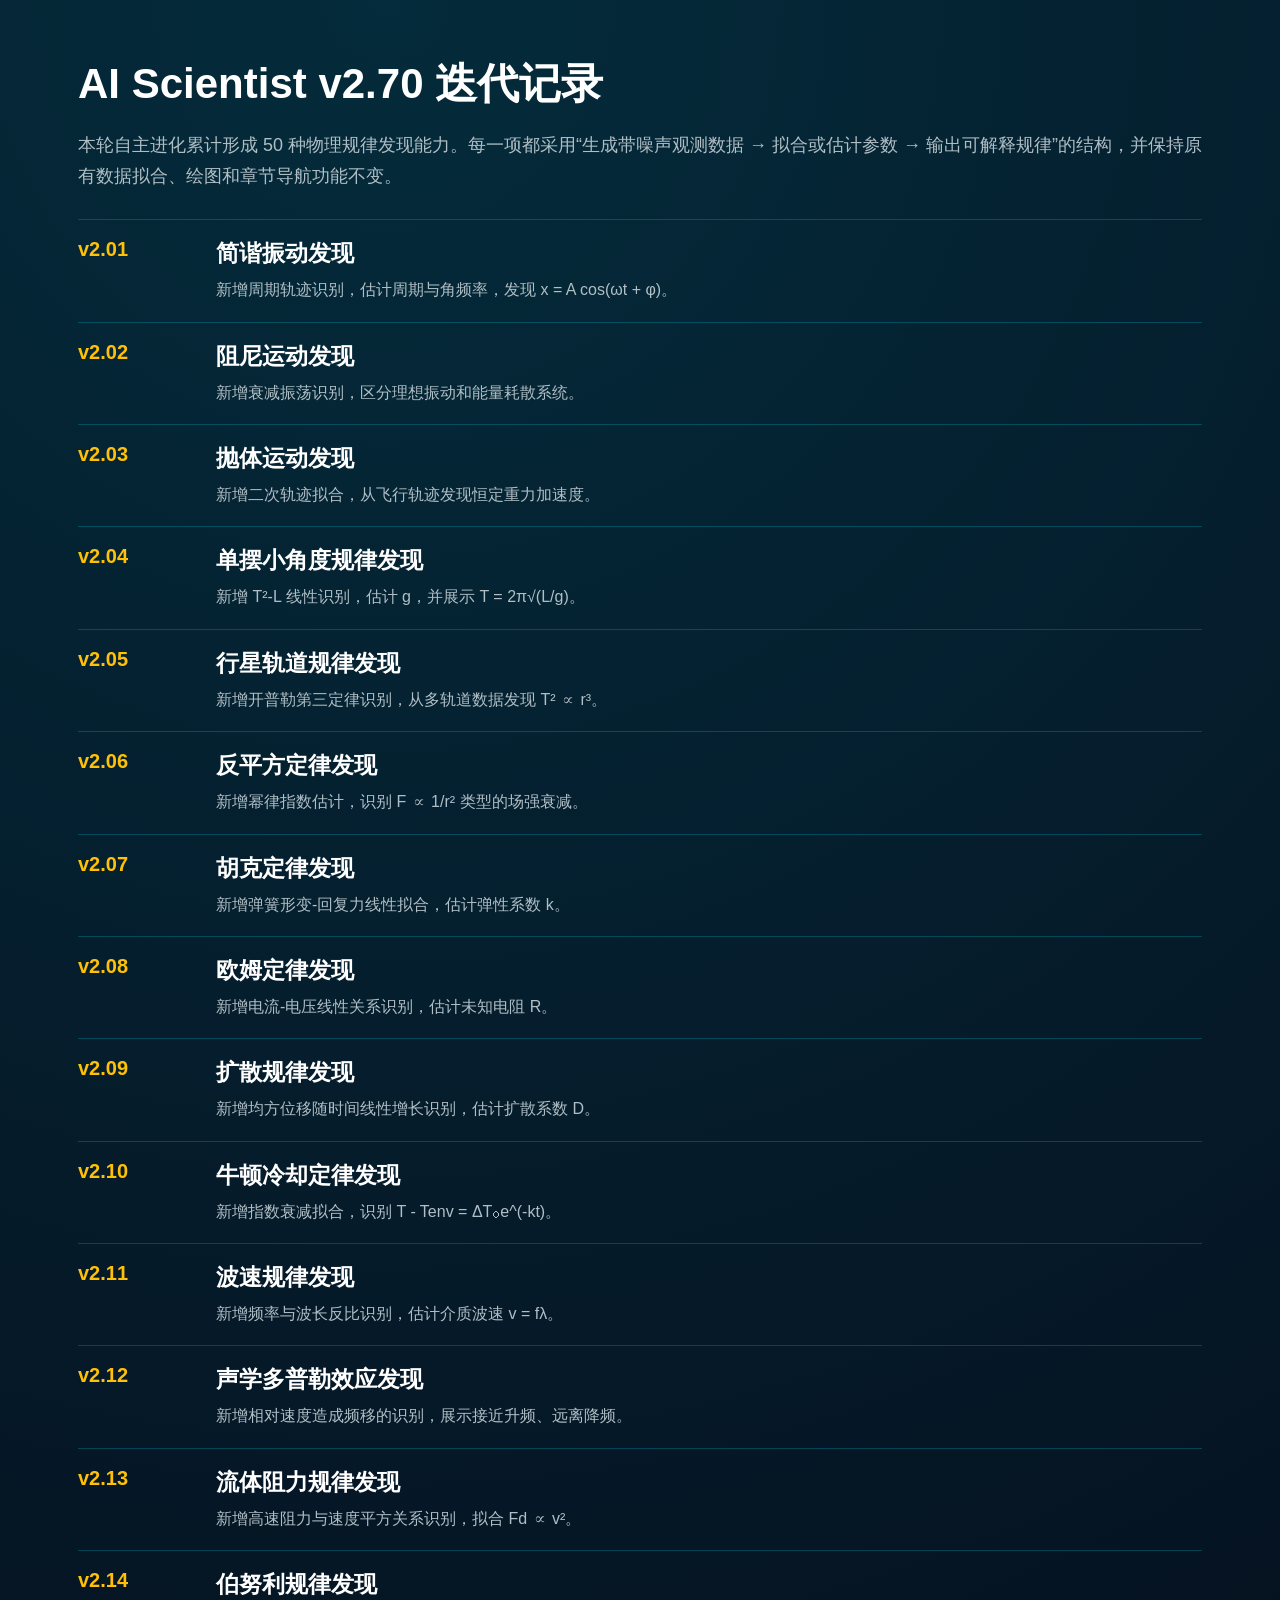
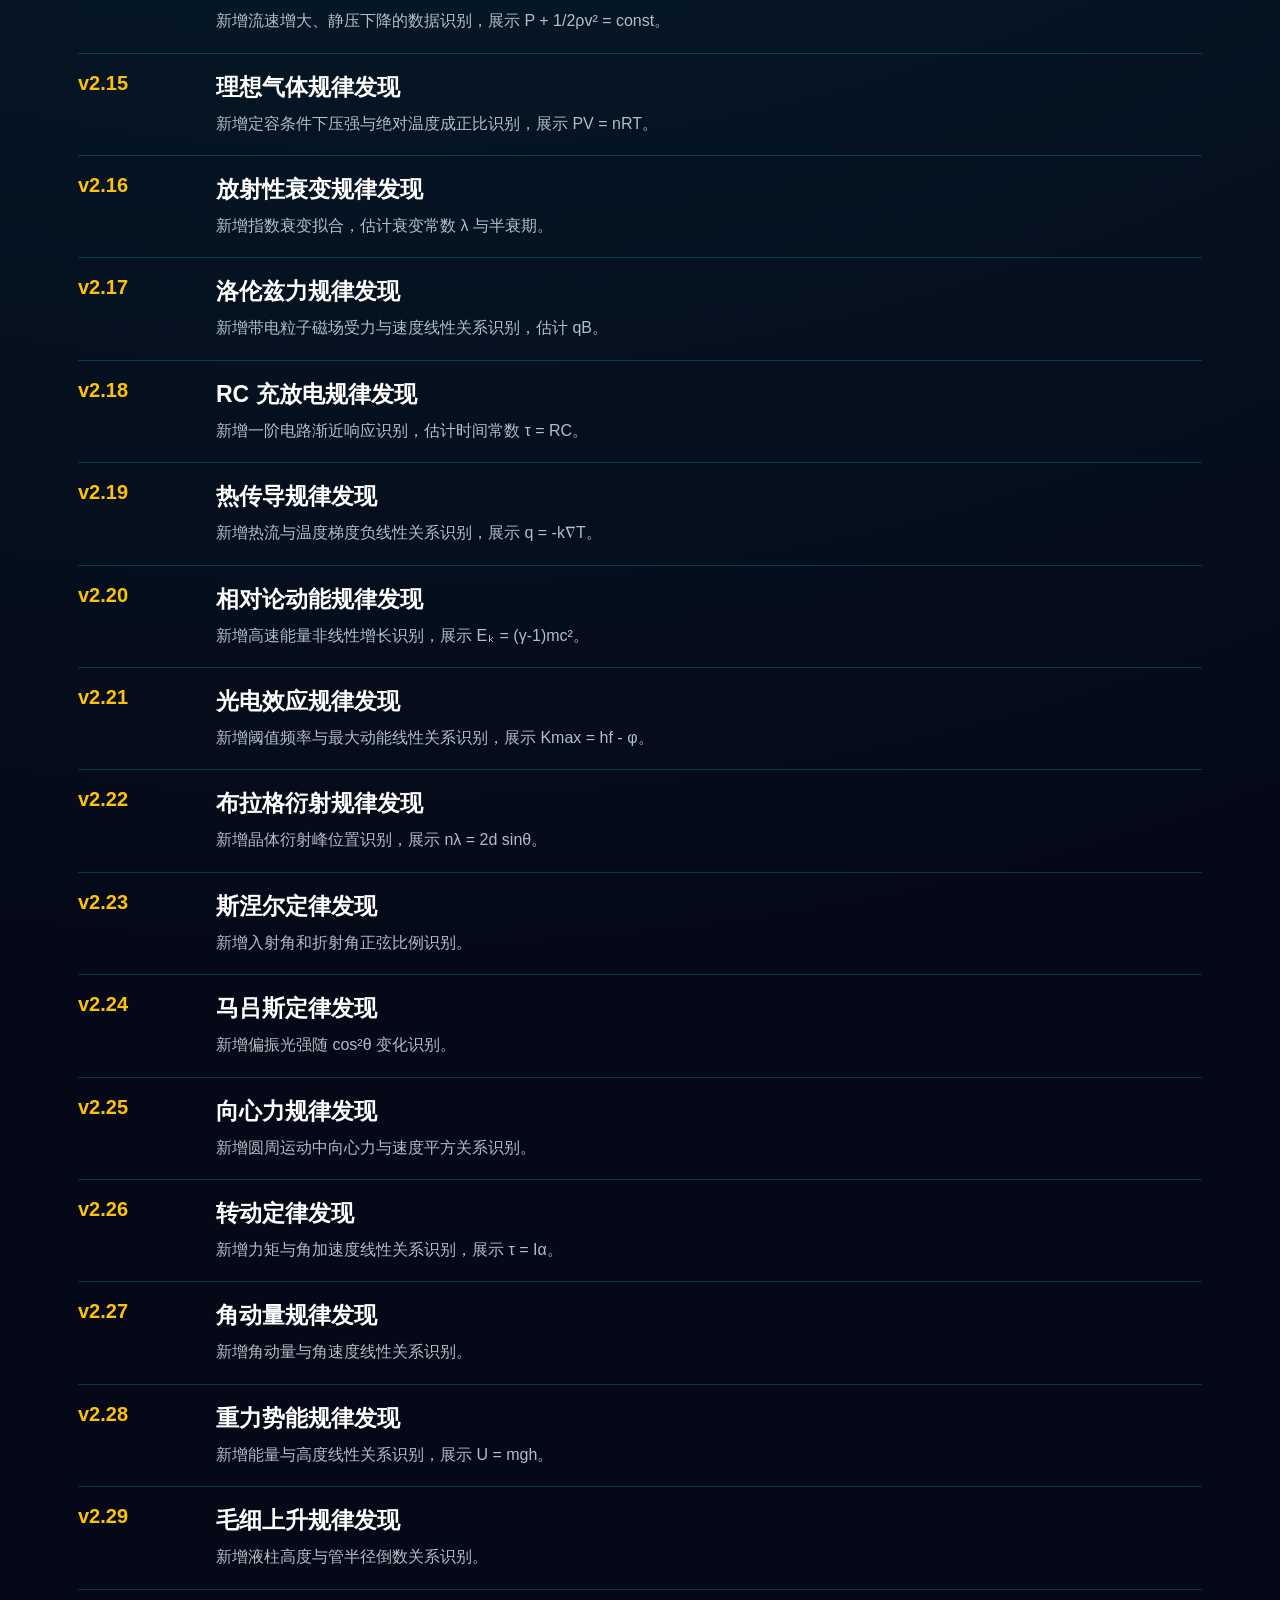
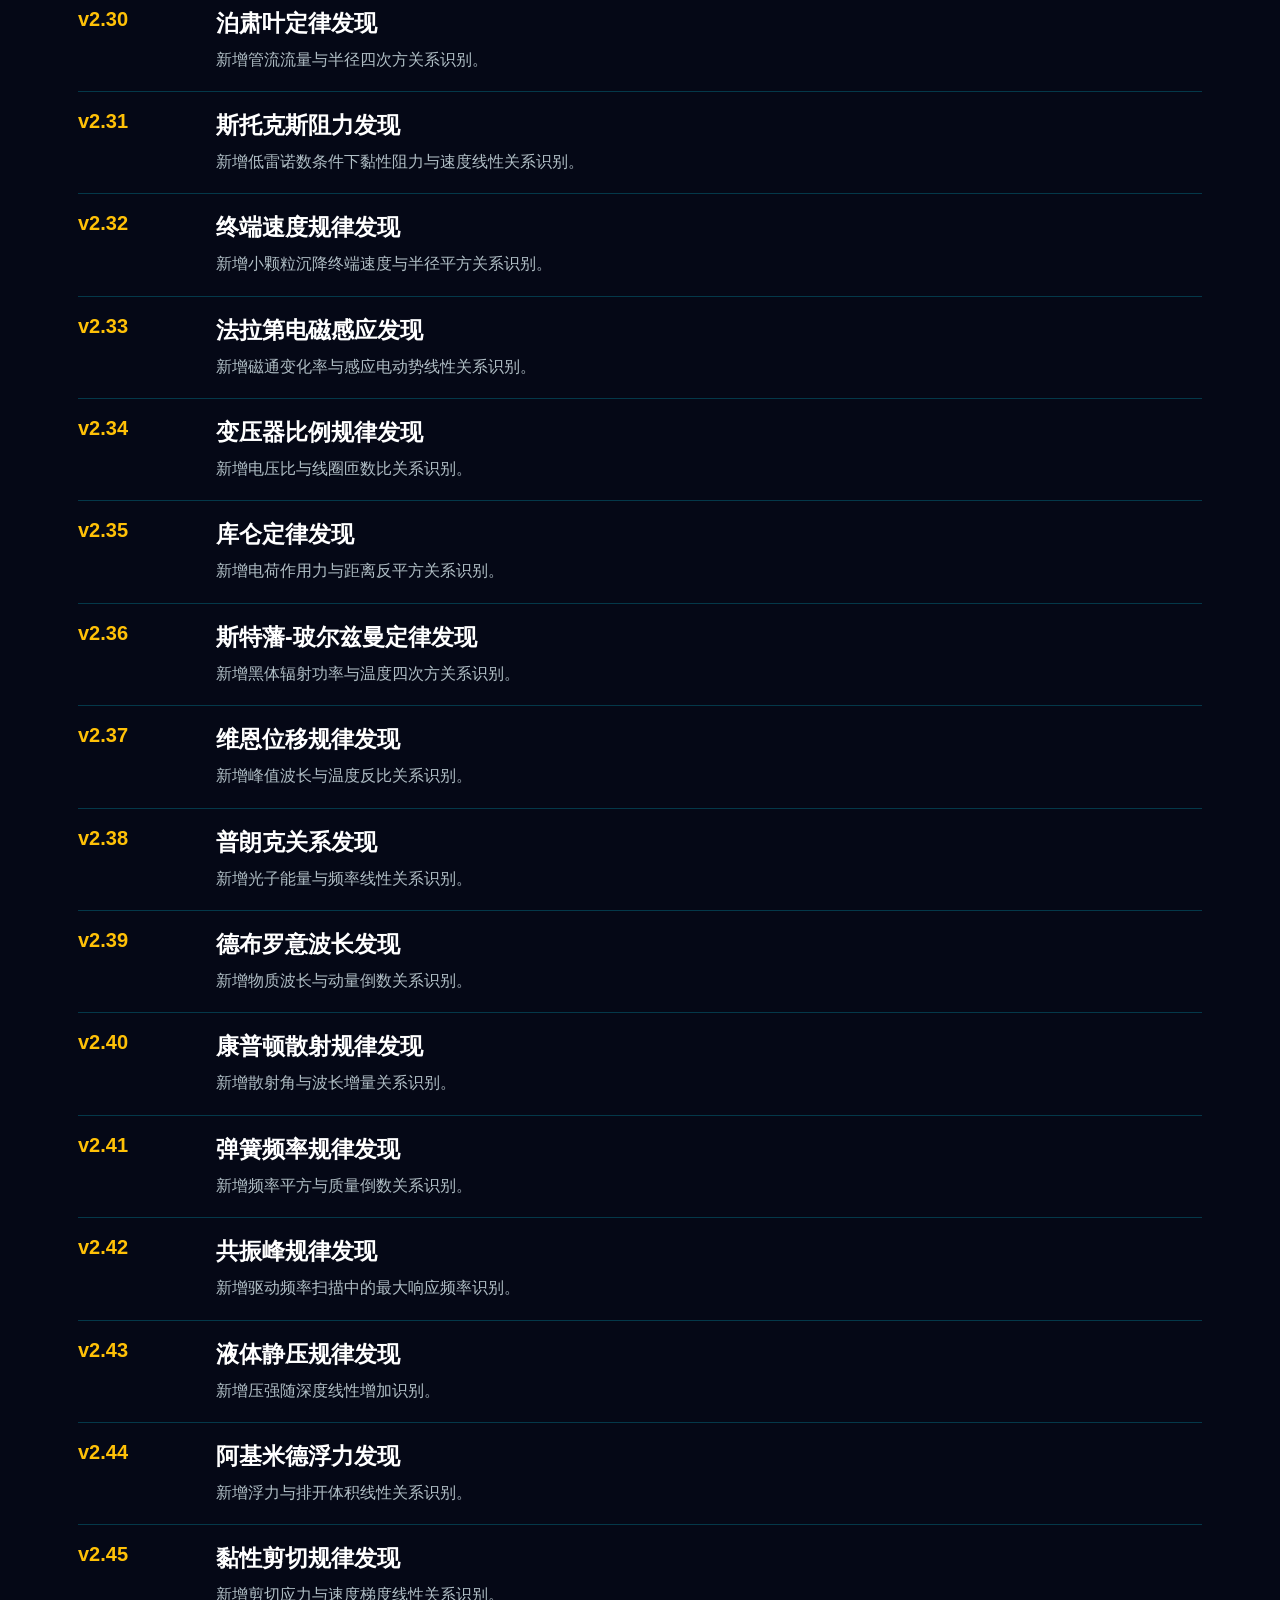
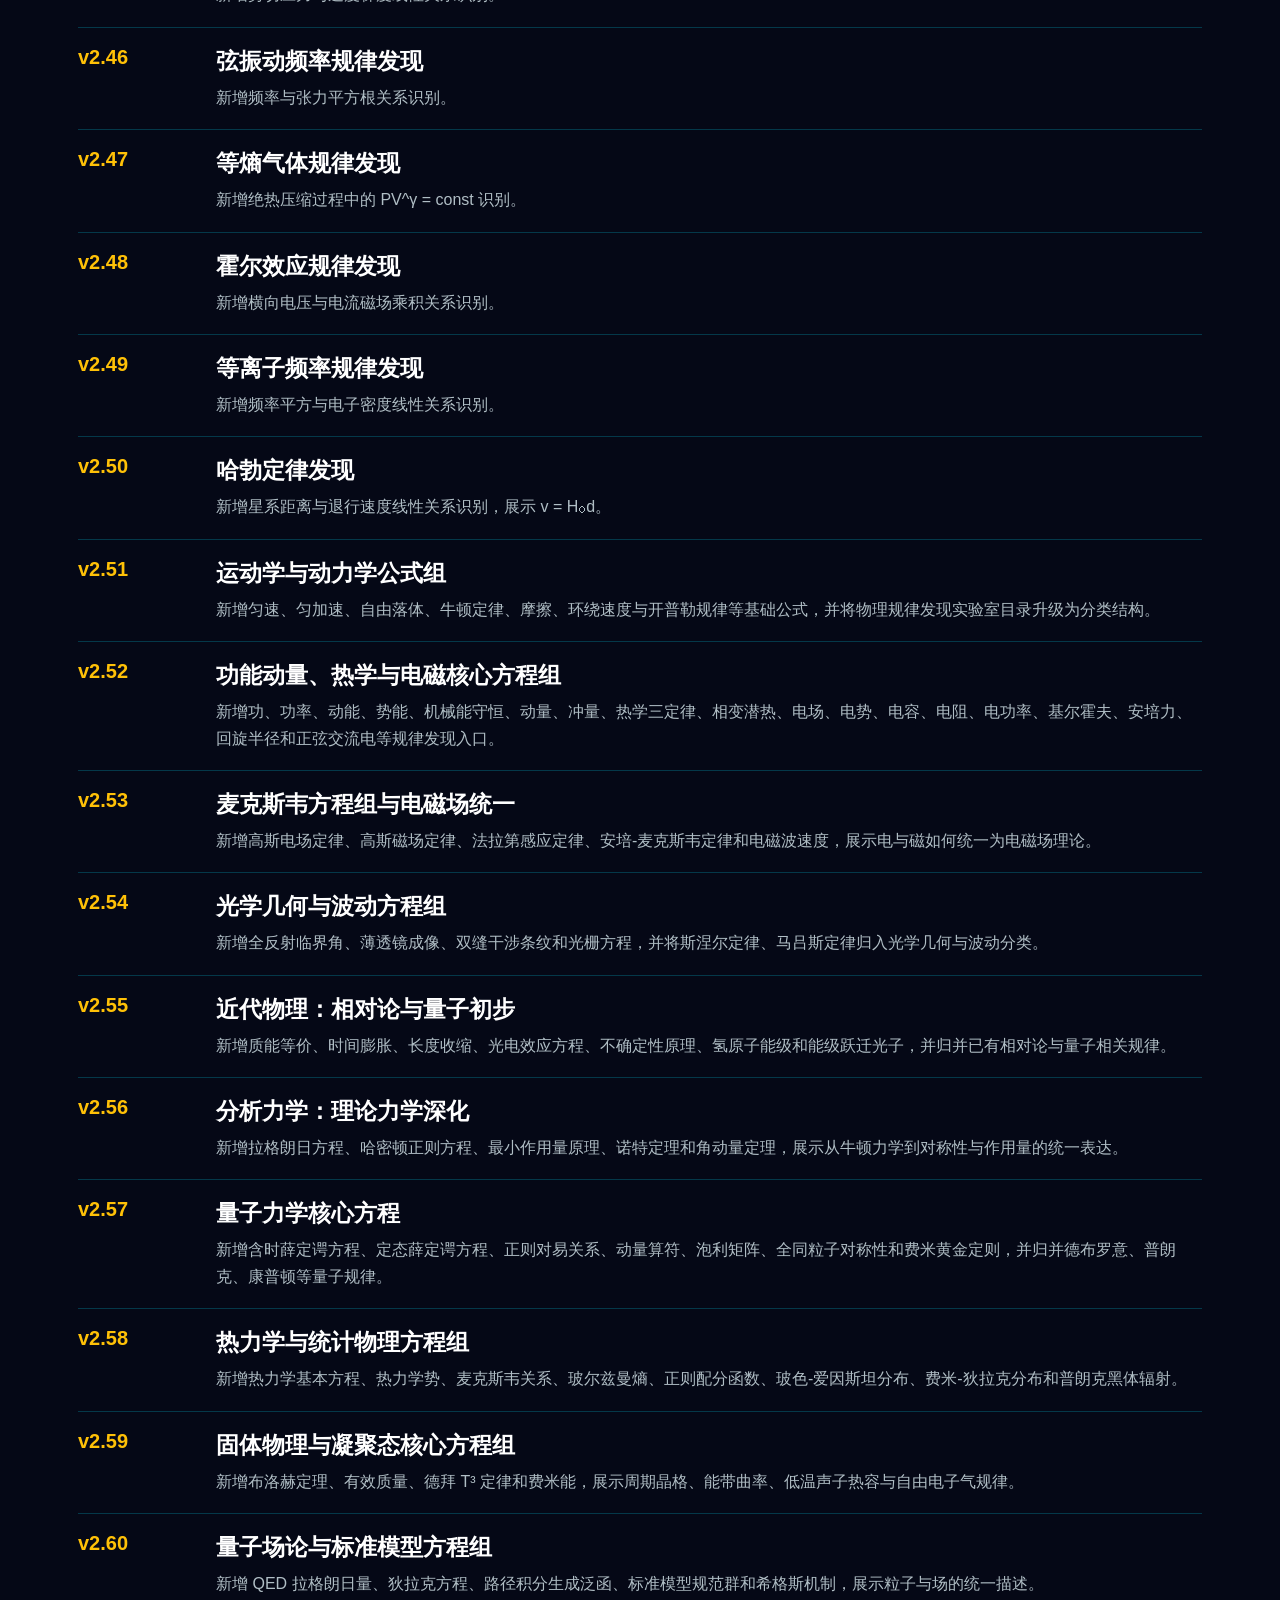
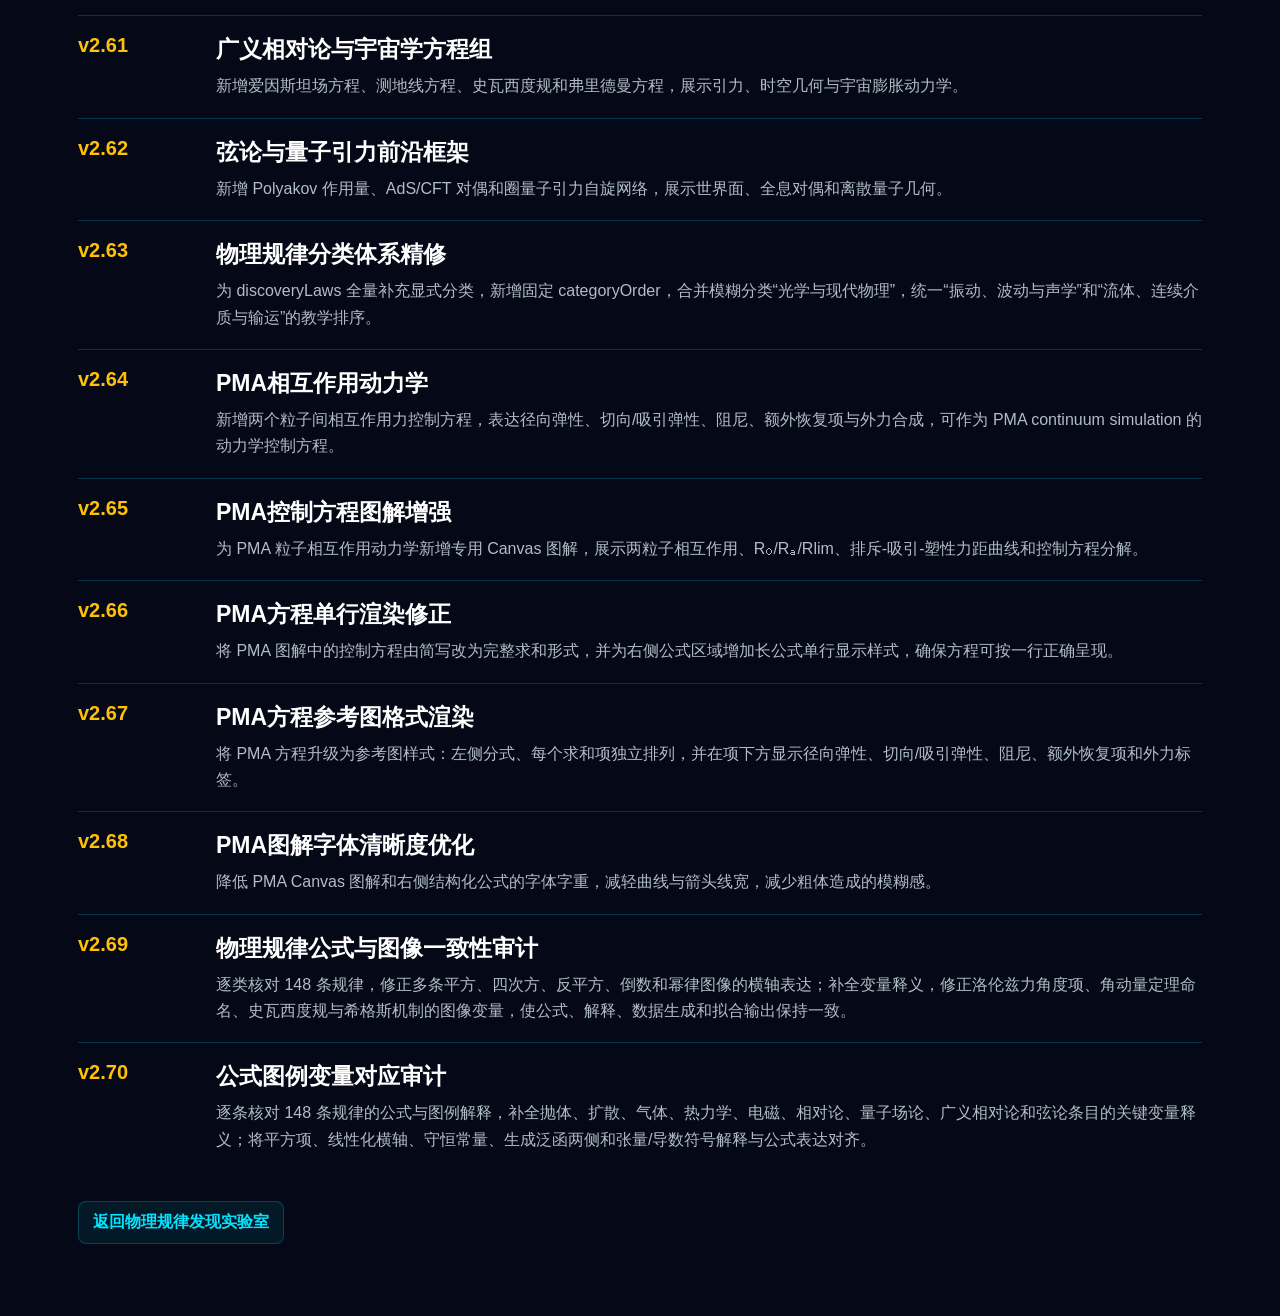
==== version-history.html @ 19b11d2c "Deploy AI Scientist Enterprise v2.70" ====
<!DOCTYPE html>
<html lang="zh-CN">
<head>
  <meta charset="UTF-8">
  <meta name="viewport" content="width=device-width, initial-scale=1.0">
  <title>AI Scientist 版本迭代记录</title>
  <style>
    :root{--bg:#050816;--cyan:#00E5FF;--green:#4CAF50;--amber:#FFC107;--muted:#B0BEC5;--line:rgba(0,229,255,.22)}
    *{box-sizing:border-box}
    body{margin:0;background:radial-gradient(circle at 30% 0,rgba(0,229,255,.16),transparent 34%),var(--bg);color:#fff;font-family:"Microsoft YaHei",Arial,sans-serif}
    main{max-width:1180px;margin:0 auto;padding:56px 28px 72px}
    a{color:var(--cyan);text-decoration:none}
    h1{font-size:42px;margin:0 0 12px}
    .lead{color:var(--muted);font-size:18px;line-height:1.7;margin-bottom:28px}
    .version{display:grid;grid-template-columns:120px 1fr;gap:18px;padding:18px 0;border-top:1px solid var(--line)}
    .version b{color:var(--amber);font-size:20px}
    .version h2{margin:0 0 8px;font-size:23px}
    .version p{margin:0;color:var(--muted);line-height:1.65}
    .back{display:inline-block;margin-top:30px;border:1px solid var(--line);border-radius:8px;padding:10px 14px;background:rgba(0,229,255,.08);font-weight:900}
  </style>
</head>
<body>
  <main>
    <h1>AI Scientist v2.70 迭代记录</h1>
    <p class="lead">本轮自主进化累计形成 50 种物理规律发现能力。每一项都采用“生成带噪声观测数据 → 拟合或估计参数 → 输出可解释规律”的结构，并保持原有数据拟合、绘图和章节导航功能不变。</p>
    <section class="version"><b>v2.01</b><div><h2>简谐振动发现</h2><p>新增周期轨迹识别，估计周期与角频率，发现 x = A cos(ωt + φ)。</p></div></section>
    <section class="version"><b>v2.02</b><div><h2>阻尼运动发现</h2><p>新增衰减振荡识别，区分理想振动和能量耗散系统。</p></div></section>
    <section class="version"><b>v2.03</b><div><h2>抛体运动发现</h2><p>新增二次轨迹拟合，从飞行轨迹发现恒定重力加速度。</p></div></section>
    <section class="version"><b>v2.04</b><div><h2>单摆小角度规律发现</h2><p>新增 T²-L 线性识别，估计 g，并展示 T = 2π√(L/g)。</p></div></section>
    <section class="version"><b>v2.05</b><div><h2>行星轨道规律发现</h2><p>新增开普勒第三定律识别，从多轨道数据发现 T² ∝ r³。</p></div></section>
    <section class="version"><b>v2.06</b><div><h2>反平方定律发现</h2><p>新增幂律指数估计，识别 F ∝ 1/r² 类型的场强衰减。</p></div></section>
    <section class="version"><b>v2.07</b><div><h2>胡克定律发现</h2><p>新增弹簧形变-回复力线性拟合，估计弹性系数 k。</p></div></section>
    <section class="version"><b>v2.08</b><div><h2>欧姆定律发现</h2><p>新增电流-电压线性关系识别，估计未知电阻 R。</p></div></section>
    <section class="version"><b>v2.09</b><div><h2>扩散规律发现</h2><p>新增均方位移随时间线性增长识别，估计扩散系数 D。</p></div></section>
    <section class="version"><b>v2.10</b><div><h2>牛顿冷却定律发现</h2><p>新增指数衰减拟合，识别 T - Tenv = ΔT₀e^(-kt)。</p></div></section>
    <section class="version"><b>v2.11</b><div><h2>波速规律发现</h2><p>新增频率与波长反比识别，估计介质波速 v = fλ。</p></div></section>
    <section class="version"><b>v2.12</b><div><h2>声学多普勒效应发现</h2><p>新增相对速度造成频移的识别，展示接近升频、远离降频。</p></div></section>
    <section class="version"><b>v2.13</b><div><h2>流体阻力规律发现</h2><p>新增高速阻力与速度平方关系识别，拟合 Fd ∝ v²。</p></div></section>
    <section class="version"><b>v2.14</b><div><h2>伯努利规律发现</h2><p>新增流速增大、静压下降的数据识别，展示 P + 1/2ρv² = const。</p></div></section>
    <section class="version"><b>v2.15</b><div><h2>理想气体规律发现</h2><p>新增定容条件下压强与绝对温度成正比识别，展示 PV = nRT。</p></div></section>
    <section class="version"><b>v2.16</b><div><h2>放射性衰变规律发现</h2><p>新增指数衰变拟合，估计衰变常数 λ 与半衰期。</p></div></section>
    <section class="version"><b>v2.17</b><div><h2>洛伦兹力规律发现</h2><p>新增带电粒子磁场受力与速度线性关系识别，估计 qB。</p></div></section>
    <section class="version"><b>v2.18</b><div><h2>RC 充放电规律发现</h2><p>新增一阶电路渐近响应识别，估计时间常数 τ = RC。</p></div></section>
    <section class="version"><b>v2.19</b><div><h2>热传导规律发现</h2><p>新增热流与温度梯度负线性关系识别，展示 q = -k∇T。</p></div></section>
    <section class="version"><b>v2.20</b><div><h2>相对论动能规律发现</h2><p>新增高速能量非线性增长识别，展示 Eₖ = (γ-1)mc²。</p></div></section>
    <section class="version"><b>v2.21</b><div><h2>光电效应规律发现</h2><p>新增阈值频率与最大动能线性关系识别，展示 Kmax = hf - φ。</p></div></section>
    <section class="version"><b>v2.22</b><div><h2>布拉格衍射规律发现</h2><p>新增晶体衍射峰位置识别，展示 nλ = 2d sinθ。</p></div></section>
    <section class="version"><b>v2.23</b><div><h2>斯涅尔定律发现</h2><p>新增入射角和折射角正弦比例识别。</p></div></section>
    <section class="version"><b>v2.24</b><div><h2>马吕斯定律发现</h2><p>新增偏振光强随 cos²θ 变化识别。</p></div></section>
    <section class="version"><b>v2.25</b><div><h2>向心力规律发现</h2><p>新增圆周运动中向心力与速度平方关系识别。</p></div></section>
    <section class="version"><b>v2.26</b><div><h2>转动定律发现</h2><p>新增力矩与角加速度线性关系识别，展示 τ = Iα。</p></div></section>
    <section class="version"><b>v2.27</b><div><h2>角动量规律发现</h2><p>新增角动量与角速度线性关系识别。</p></div></section>
    <section class="version"><b>v2.28</b><div><h2>重力势能规律发现</h2><p>新增能量与高度线性关系识别，展示 U = mgh。</p></div></section>
    <section class="version"><b>v2.29</b><div><h2>毛细上升规律发现</h2><p>新增液柱高度与管半径倒数关系识别。</p></div></section>
    <section class="version"><b>v2.30</b><div><h2>泊肃叶定律发现</h2><p>新增管流流量与半径四次方关系识别。</p></div></section>
    <section class="version"><b>v2.31</b><div><h2>斯托克斯阻力发现</h2><p>新增低雷诺数条件下黏性阻力与速度线性关系识别。</p></div></section>
    <section class="version"><b>v2.32</b><div><h2>终端速度规律发现</h2><p>新增小颗粒沉降终端速度与半径平方关系识别。</p></div></section>
    <section class="version"><b>v2.33</b><div><h2>法拉第电磁感应发现</h2><p>新增磁通变化率与感应电动势线性关系识别。</p></div></section>
    <section class="version"><b>v2.34</b><div><h2>变压器比例规律发现</h2><p>新增电压比与线圈匝数比关系识别。</p></div></section>
    <section class="version"><b>v2.35</b><div><h2>库仑定律发现</h2><p>新增电荷作用力与距离反平方关系识别。</p></div></section>
    <section class="version"><b>v2.36</b><div><h2>斯特藩-玻尔兹曼定律发现</h2><p>新增黑体辐射功率与温度四次方关系识别。</p></div></section>
    <section class="version"><b>v2.37</b><div><h2>维恩位移规律发现</h2><p>新增峰值波长与温度反比关系识别。</p></div></section>
    <section class="version"><b>v2.38</b><div><h2>普朗克关系发现</h2><p>新增光子能量与频率线性关系识别。</p></div></section>
    <section class="version"><b>v2.39</b><div><h2>德布罗意波长发现</h2><p>新增物质波长与动量倒数关系识别。</p></div></section>
    <section class="version"><b>v2.40</b><div><h2>康普顿散射规律发现</h2><p>新增散射角与波长增量关系识别。</p></div></section>
    <section class="version"><b>v2.41</b><div><h2>弹簧频率规律发现</h2><p>新增频率平方与质量倒数关系识别。</p></div></section>
    <section class="version"><b>v2.42</b><div><h2>共振峰规律发现</h2><p>新增驱动频率扫描中的最大响应频率识别。</p></div></section>
    <section class="version"><b>v2.43</b><div><h2>液体静压规律发现</h2><p>新增压强随深度线性增加识别。</p></div></section>
    <section class="version"><b>v2.44</b><div><h2>阿基米德浮力发现</h2><p>新增浮力与排开体积线性关系识别。</p></div></section>
    <section class="version"><b>v2.45</b><div><h2>黏性剪切规律发现</h2><p>新增剪切应力与速度梯度线性关系识别。</p></div></section>
    <section class="version"><b>v2.46</b><div><h2>弦振动频率规律发现</h2><p>新增频率与张力平方根关系识别。</p></div></section>
    <section class="version"><b>v2.47</b><div><h2>等熵气体规律发现</h2><p>新增绝热压缩过程中的 PV^γ = const 识别。</p></div></section>
    <section class="version"><b>v2.48</b><div><h2>霍尔效应规律发现</h2><p>新增横向电压与电流磁场乘积关系识别。</p></div></section>
    <section class="version"><b>v2.49</b><div><h2>等离子频率规律发现</h2><p>新增频率平方与电子密度线性关系识别。</p></div></section>
    <section class="version"><b>v2.50</b><div><h2>哈勃定律发现</h2><p>新增星系距离与退行速度线性关系识别，展示 v = H₀d。</p></div></section>
    <section class="version"><b>v2.51</b><div><h2>运动学与动力学公式组</h2><p>新增匀速、匀加速、自由落体、牛顿定律、摩擦、环绕速度与开普勒规律等基础公式，并将物理规律发现实验室目录升级为分类结构。</p></div></section>
    <section class="version"><b>v2.52</b><div><h2>功能动量、热学与电磁核心方程组</h2><p>新增功、功率、动能、势能、机械能守恒、动量、冲量、热学三定律、相变潜热、电场、电势、电容、电阻、电功率、基尔霍夫、安培力、回旋半径和正弦交流电等规律发现入口。</p></div></section>
    <section class="version"><b>v2.53</b><div><h2>麦克斯韦方程组与电磁场统一</h2><p>新增高斯电场定律、高斯磁场定律、法拉第感应定律、安培-麦克斯韦定律和电磁波速度，展示电与磁如何统一为电磁场理论。</p></div></section>
    <section class="version"><b>v2.54</b><div><h2>光学几何与波动方程组</h2><p>新增全反射临界角、薄透镜成像、双缝干涉条纹和光栅方程，并将斯涅尔定律、马吕斯定律归入光学几何与波动分类。</p></div></section>
    <section class="version"><b>v2.55</b><div><h2>近代物理：相对论与量子初步</h2><p>新增质能等价、时间膨胀、长度收缩、光电效应方程、不确定性原理、氢原子能级和能级跃迁光子，并归并已有相对论与量子相关规律。</p></div></section>
    <section class="version"><b>v2.56</b><div><h2>分析力学：理论力学深化</h2><p>新增拉格朗日方程、哈密顿正则方程、最小作用量原理、诺特定理和角动量定理，展示从牛顿力学到对称性与作用量的统一表达。</p></div></section>
    <section class="version"><b>v2.57</b><div><h2>量子力学核心方程</h2><p>新增含时薛定谔方程、定态薛定谔方程、正则对易关系、动量算符、泡利矩阵、全同粒子对称性和费米黄金定则，并归并德布罗意、普朗克、康普顿等量子规律。</p></div></section>
    <section class="version"><b>v2.58</b><div><h2>热力学与统计物理方程组</h2><p>新增热力学基本方程、热力学势、麦克斯韦关系、玻尔兹曼熵、正则配分函数、玻色-爱因斯坦分布、费米-狄拉克分布和普朗克黑体辐射。</p></div></section>
    <section class="version"><b>v2.59</b><div><h2>固体物理与凝聚态核心方程组</h2><p>新增布洛赫定理、有效质量、德拜 T³ 定律和费米能，展示周期晶格、能带曲率、低温声子热容与自由电子气规律。</p></div></section>
    <section class="version"><b>v2.60</b><div><h2>量子场论与标准模型方程组</h2><p>新增 QED 拉格朗日量、狄拉克方程、路径积分生成泛函、标准模型规范群和希格斯机制，展示粒子与场的统一描述。</p></div></section>
    <section class="version"><b>v2.61</b><div><h2>广义相对论与宇宙学方程组</h2><p>新增爱因斯坦场方程、测地线方程、史瓦西度规和弗里德曼方程，展示引力、时空几何与宇宙膨胀动力学。</p></div></section>
    <section class="version"><b>v2.62</b><div><h2>弦论与量子引力前沿框架</h2><p>新增 Polyakov 作用量、AdS/CFT 对偶和圈量子引力自旋网络，展示世界面、全息对偶和离散量子几何。</p></div></section>
    <section class="version"><b>v2.63</b><div><h2>物理规律分类体系精修</h2><p>为 discoveryLaws 全量补充显式分类，新增固定 categoryOrder，合并模糊分类“光学与现代物理”，统一“振动、波动与声学”和“流体、连续介质与输运”的教学排序。</p></div></section>
    <section class="version"><b>v2.64</b><div><h2>PMA相互作用动力学</h2><p>新增两个粒子间相互作用力控制方程，表达径向弹性、切向/吸引弹性、阻尼、额外恢复项与外力合成，可作为 PMA continuum simulation 的动力学控制方程。</p></div></section>
    <section class="version"><b>v2.65</b><div><h2>PMA控制方程图解增强</h2><p>为 PMA 粒子相互作用动力学新增专用 Canvas 图解，展示两粒子相互作用、R₀/Rₐ/Rlim、排斥-吸引-塑性力距曲线和控制方程分解。</p></div></section>
    <section class="version"><b>v2.66</b><div><h2>PMA方程单行渲染修正</h2><p>将 PMA 图解中的控制方程由简写改为完整求和形式，并为右侧公式区域增加长公式单行显示样式，确保方程可按一行正确呈现。</p></div></section>
    <section class="version"><b>v2.67</b><div><h2>PMA方程参考图格式渲染</h2><p>将 PMA 方程升级为参考图样式：左侧分式、每个求和项独立排列，并在项下方显示径向弹性、切向/吸引弹性、阻尼、额外恢复项和外力标签。</p></div></section>
    <section class="version"><b>v2.68</b><div><h2>PMA图解字体清晰度优化</h2><p>降低 PMA Canvas 图解和右侧结构化公式的字体字重，减轻曲线与箭头线宽，减少粗体造成的模糊感。</p></div></section>
    <section class="version"><b>v2.69</b><div><h2>物理规律公式与图像一致性审计</h2><p>逐类核对 148 条规律，修正多条平方、四次方、反平方、倒数和幂律图像的横轴表达；补全变量释义，修正洛伦兹力角度项、角动量定理命名、史瓦西度规与希格斯机制的图像变量，使公式、解释、数据生成和拟合输出保持一致。</p></div></section>
    <section class="version"><b>v2.70</b><div><h2>公式图例变量对应审计</h2><p>逐条核对 148 条规律的公式与图例解释，补全抛体、扩散、气体、热力学、电磁、相对论、量子场论、广义相对论和弦论条目的关键变量释义；将平方项、线性化横轴、守恒常量、生成泛函两侧和张量/导数符号解释与公式表达对齐。</p></div></section>
    <a class="back" href="index.html#s24">返回物理规律发现实验室</a>
  </main>
</body>
</html>
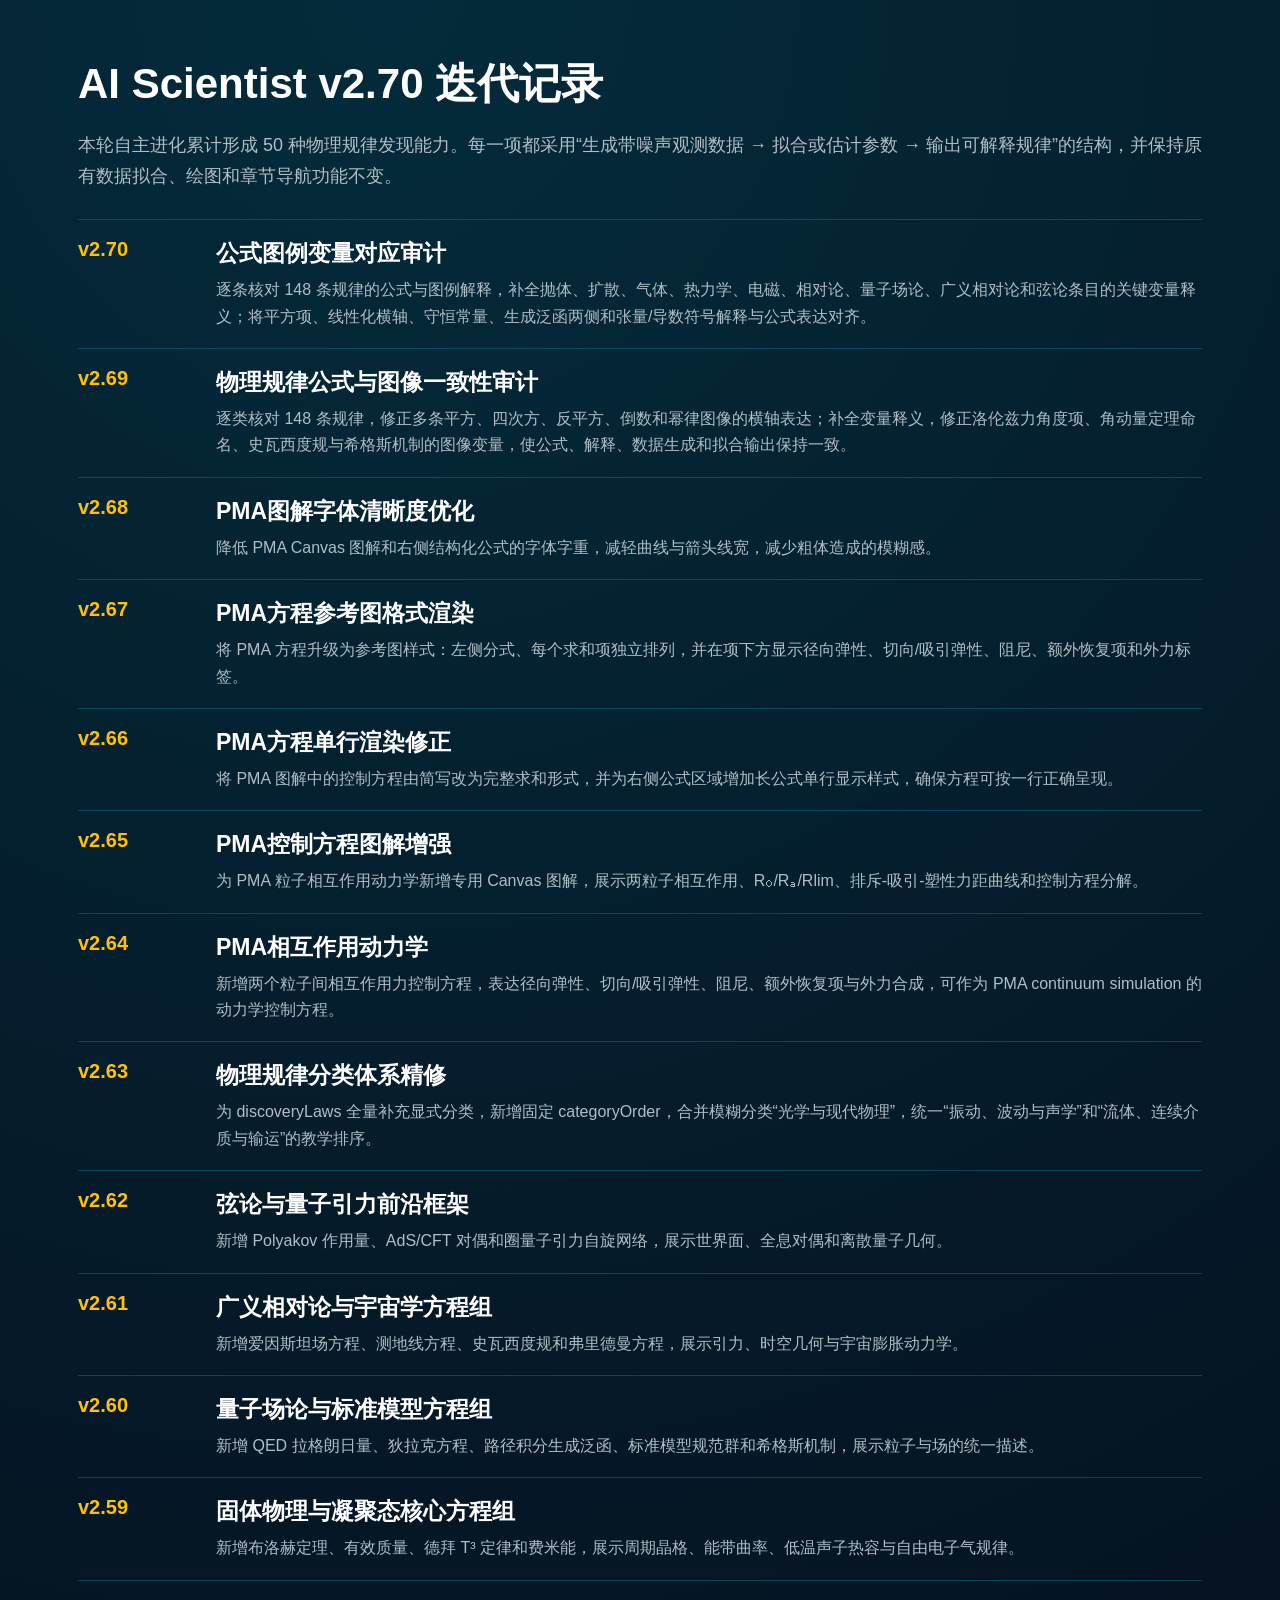
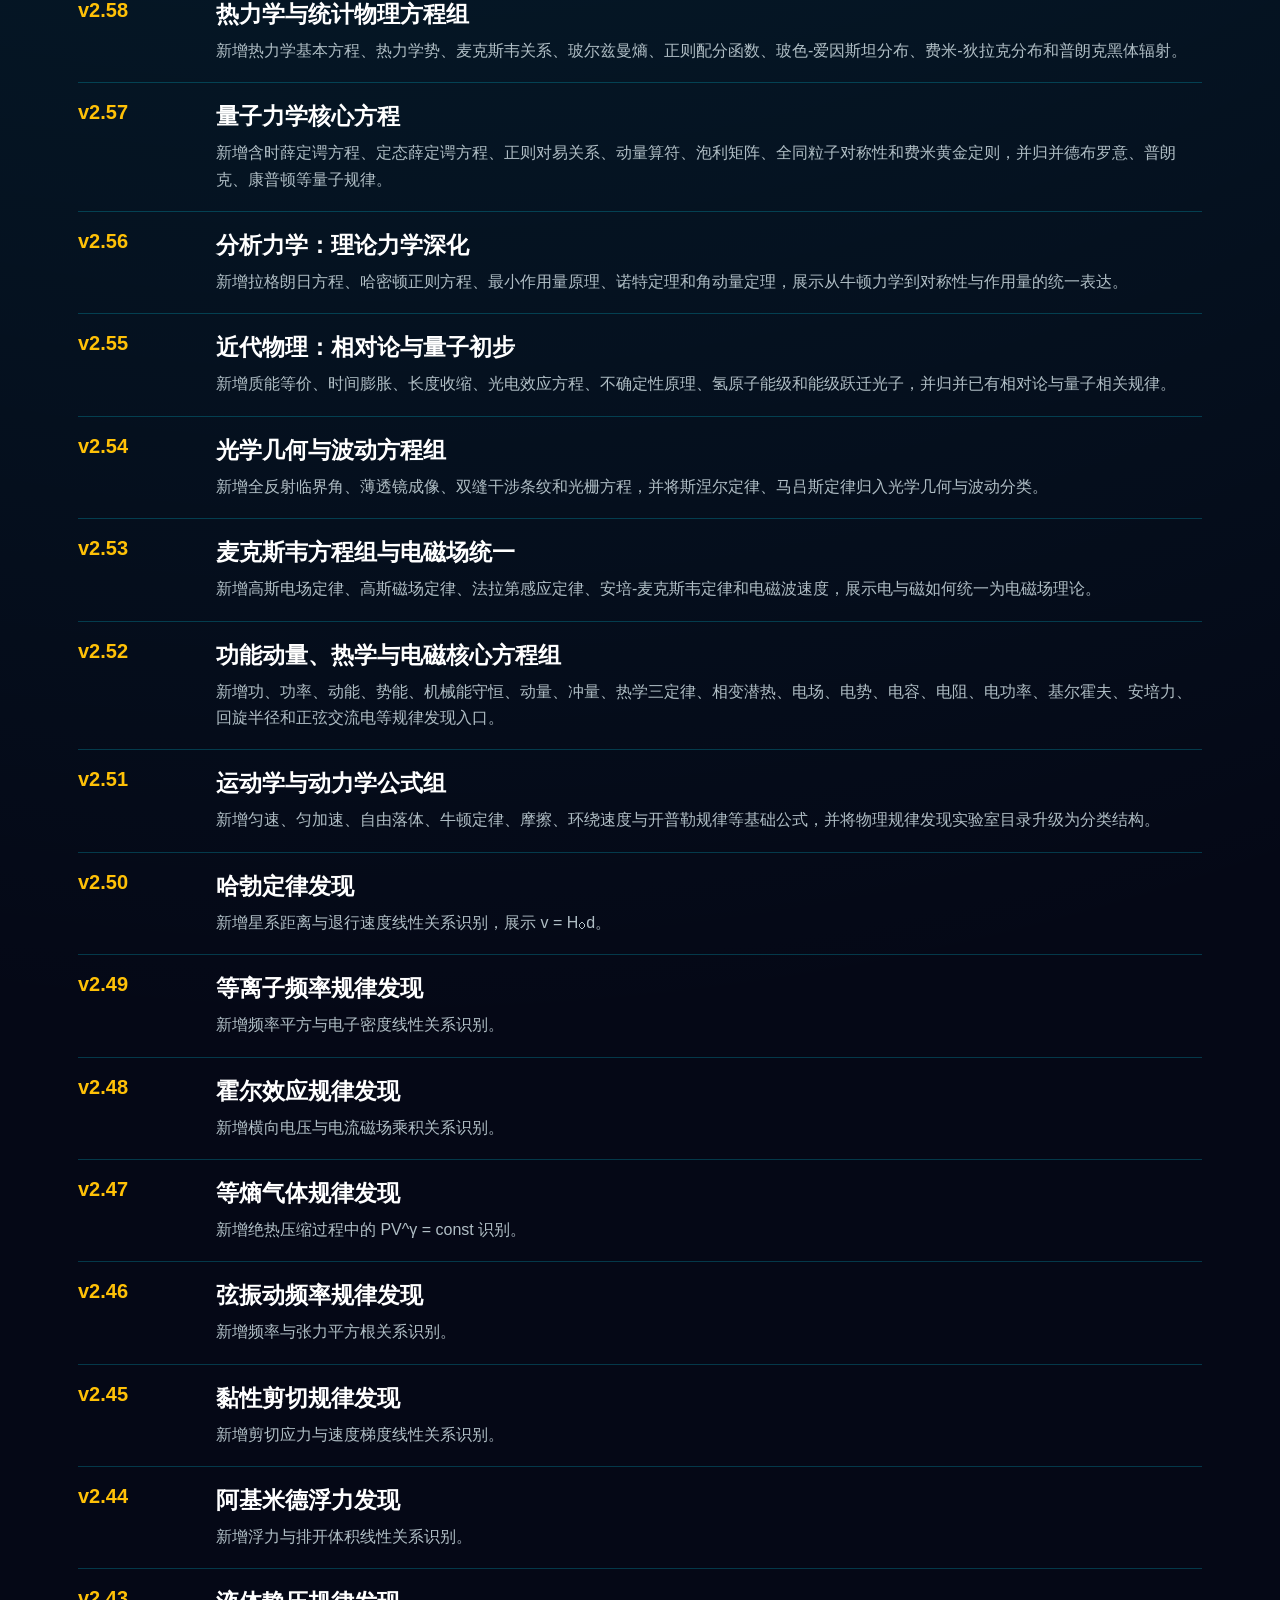
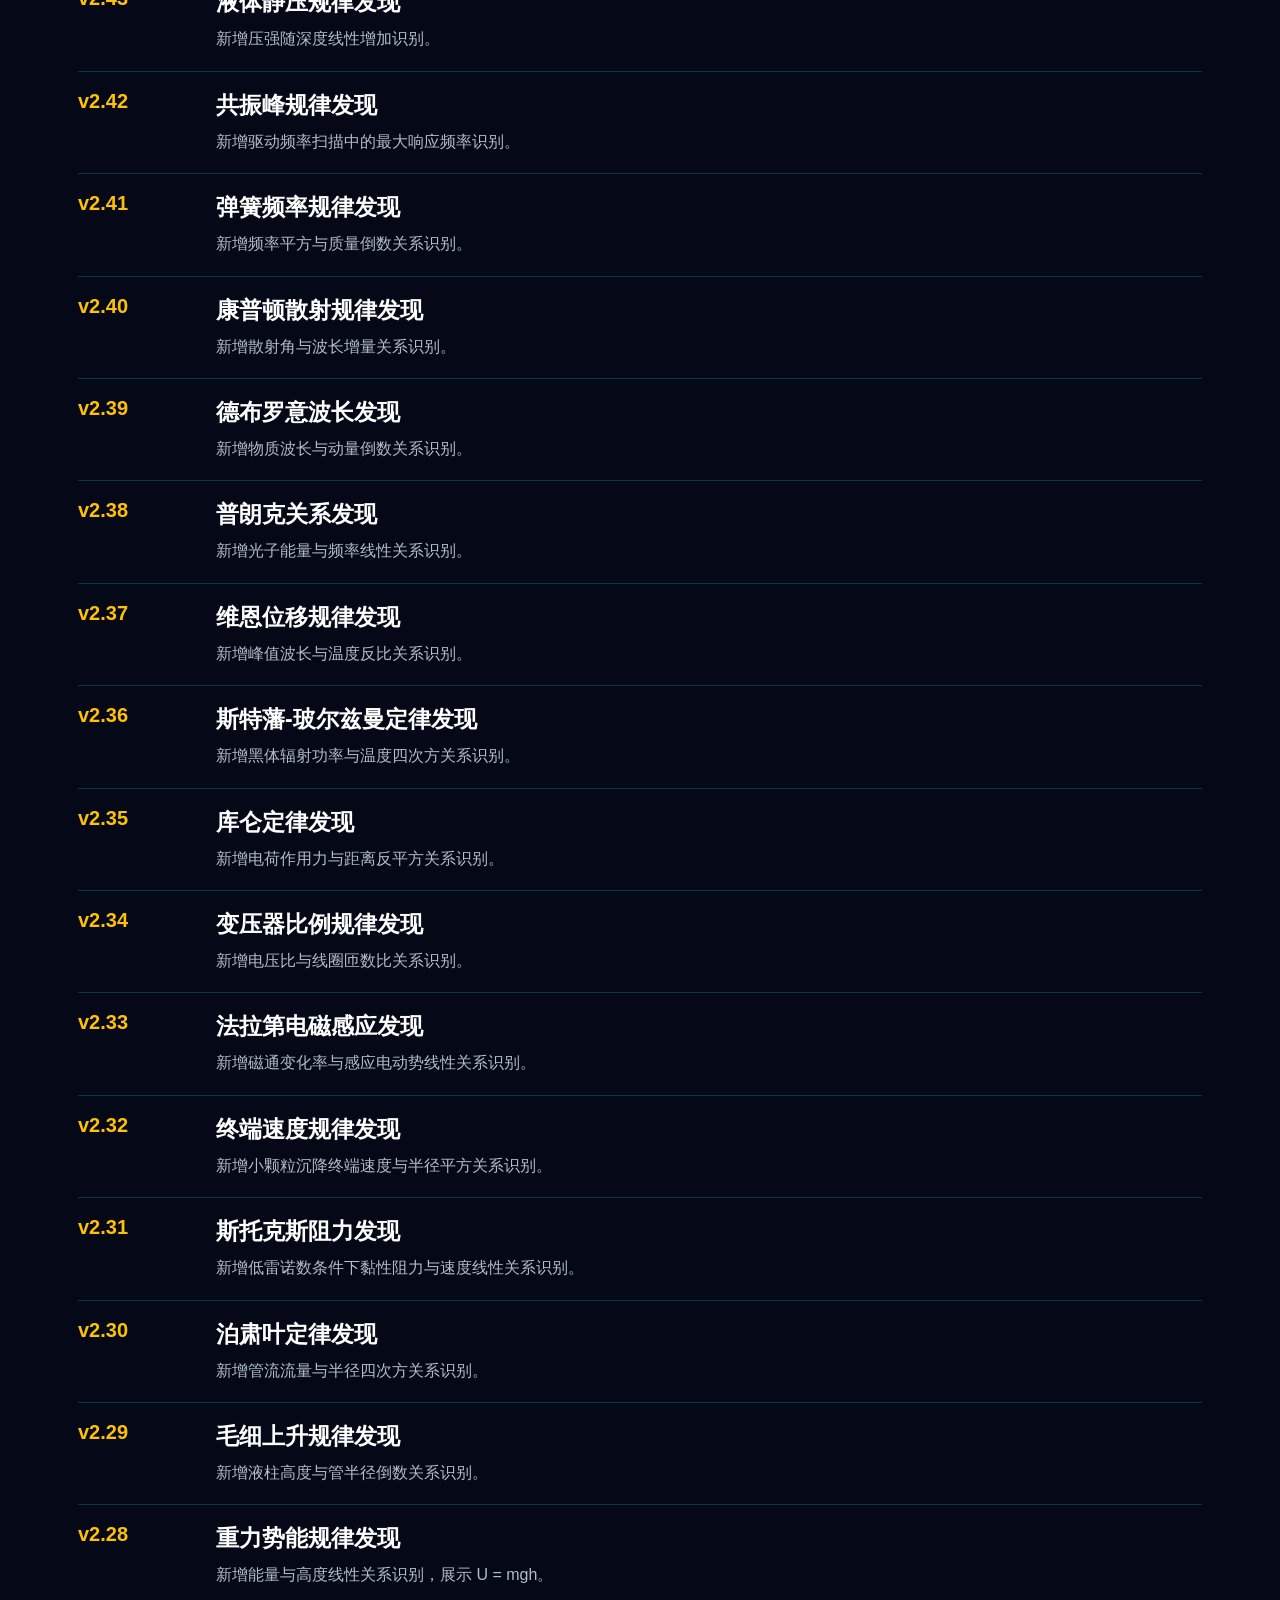
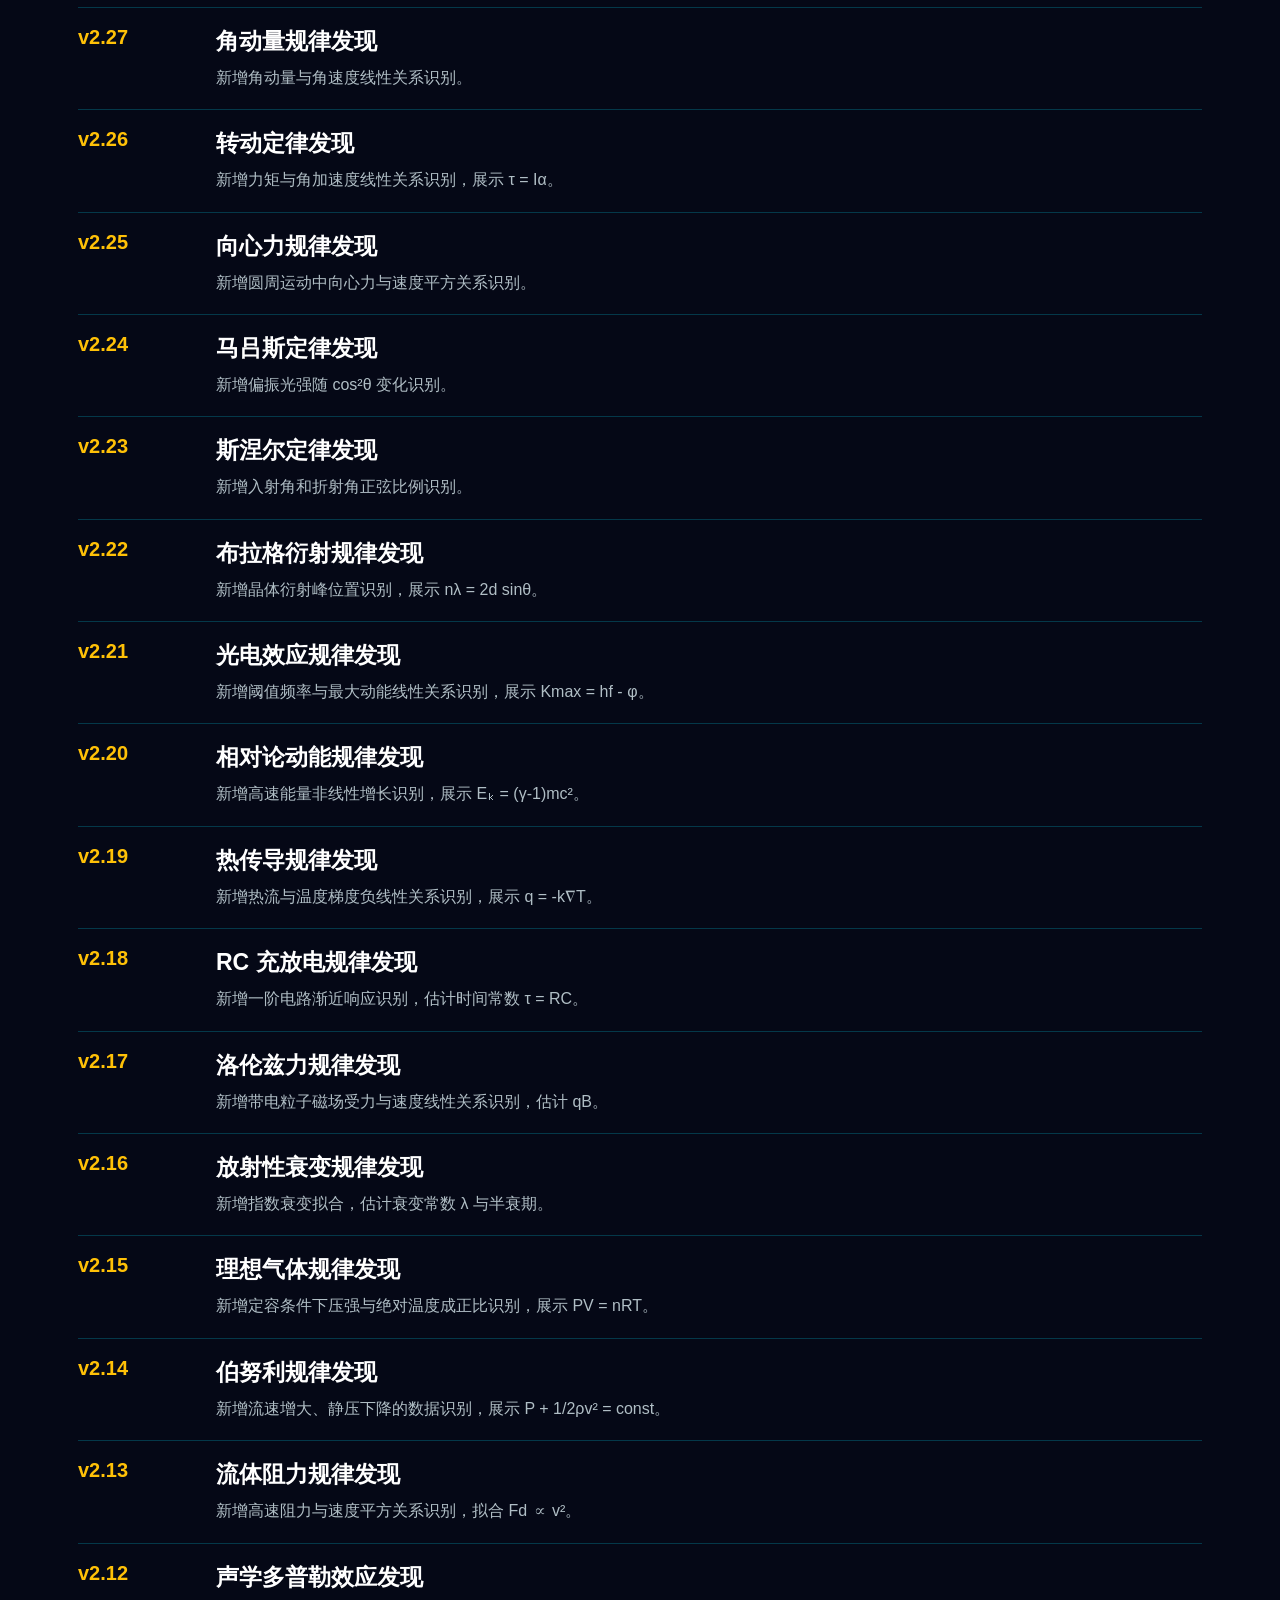
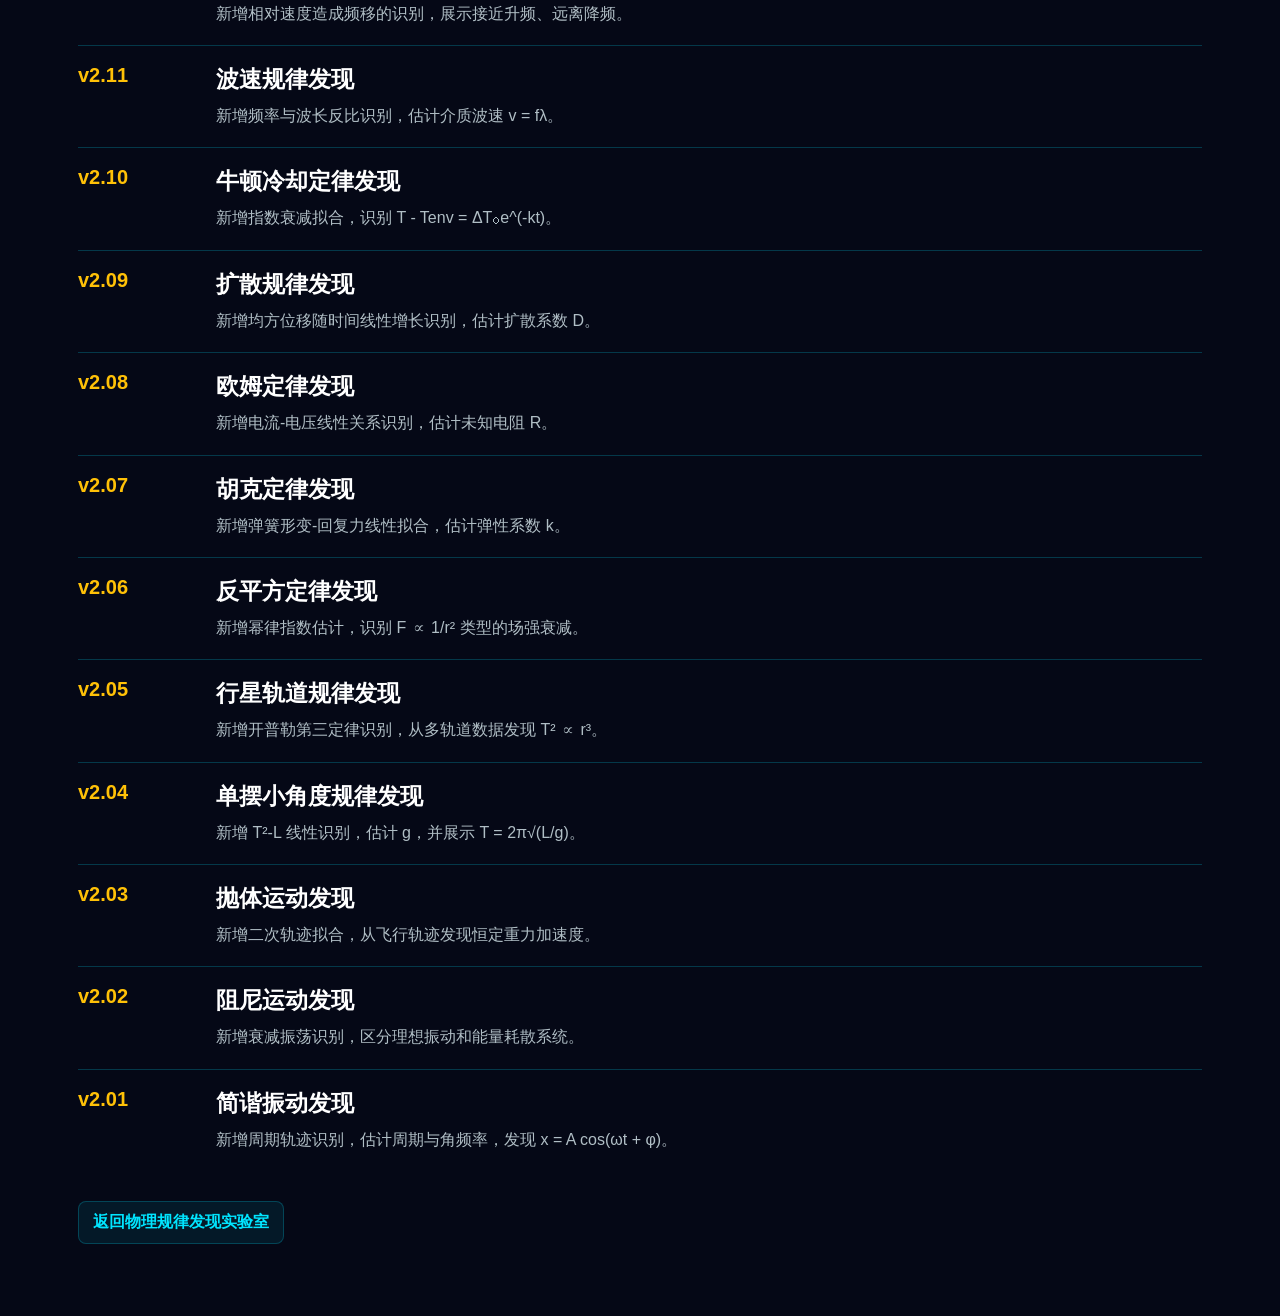
==== commit 60b22a44: "Compact physics lab navigation" ====
--- a/version-history.html
+++ b/version-history.html
@@ -23,76 +23,76 @@
   <main>
     <h1>AI Scientist v2.70 迭代记录</h1>
     <p class="lead">本轮自主进化累计形成 50 种物理规律发现能力。每一项都采用“生成带噪声观测数据 → 拟合或估计参数 → 输出可解释规律”的结构，并保持原有数据拟合、绘图和章节导航功能不变。</p>
+    <section class="version"><b>v2.70</b><div><h2>公式图例变量对应审计</h2><p>逐条核对 148 条规律的公式与图例解释，补全抛体、扩散、气体、热力学、电磁、相对论、量子场论、广义相对论和弦论条目的关键变量释义；将平方项、线性化横轴、守恒常量、生成泛函两侧和张量/导数符号解释与公式表达对齐。</p></div></section>
+    <section class="version"><b>v2.69</b><div><h2>物理规律公式与图像一致性审计</h2><p>逐类核对 148 条规律，修正多条平方、四次方、反平方、倒数和幂律图像的横轴表达；补全变量释义，修正洛伦兹力角度项、角动量定理命名、史瓦西度规与希格斯机制的图像变量，使公式、解释、数据生成和拟合输出保持一致。</p></div></section>
+    <section class="version"><b>v2.68</b><div><h2>PMA图解字体清晰度优化</h2><p>降低 PMA Canvas 图解和右侧结构化公式的字体字重，减轻曲线与箭头线宽，减少粗体造成的模糊感。</p></div></section>
+    <section class="version"><b>v2.67</b><div><h2>PMA方程参考图格式渲染</h2><p>将 PMA 方程升级为参考图样式：左侧分式、每个求和项独立排列，并在项下方显示径向弹性、切向/吸引弹性、阻尼、额外恢复项和外力标签。</p></div></section>
+    <section class="version"><b>v2.66</b><div><h2>PMA方程单行渲染修正</h2><p>将 PMA 图解中的控制方程由简写改为完整求和形式，并为右侧公式区域增加长公式单行显示样式，确保方程可按一行正确呈现。</p></div></section>
+    <section class="version"><b>v2.65</b><div><h2>PMA控制方程图解增强</h2><p>为 PMA 粒子相互作用动力学新增专用 Canvas 图解，展示两粒子相互作用、R₀/Rₐ/Rlim、排斥-吸引-塑性力距曲线和控制方程分解。</p></div></section>
+    <section class="version"><b>v2.64</b><div><h2>PMA相互作用动力学</h2><p>新增两个粒子间相互作用力控制方程，表达径向弹性、切向/吸引弹性、阻尼、额外恢复项与外力合成，可作为 PMA continuum simulation 的动力学控制方程。</p></div></section>
+    <section class="version"><b>v2.63</b><div><h2>物理规律分类体系精修</h2><p>为 discoveryLaws 全量补充显式分类，新增固定 categoryOrder，合并模糊分类“光学与现代物理”，统一“振动、波动与声学”和“流体、连续介质与输运”的教学排序。</p></div></section>
+    <section class="version"><b>v2.62</b><div><h2>弦论与量子引力前沿框架</h2><p>新增 Polyakov 作用量、AdS/CFT 对偶和圈量子引力自旋网络，展示世界面、全息对偶和离散量子几何。</p></div></section>
+    <section class="version"><b>v2.61</b><div><h2>广义相对论与宇宙学方程组</h2><p>新增爱因斯坦场方程、测地线方程、史瓦西度规和弗里德曼方程，展示引力、时空几何与宇宙膨胀动力学。</p></div></section>
+    <section class="version"><b>v2.60</b><div><h2>量子场论与标准模型方程组</h2><p>新增 QED 拉格朗日量、狄拉克方程、路径积分生成泛函、标准模型规范群和希格斯机制，展示粒子与场的统一描述。</p></div></section>
+    <section class="version"><b>v2.59</b><div><h2>固体物理与凝聚态核心方程组</h2><p>新增布洛赫定理、有效质量、德拜 T³ 定律和费米能，展示周期晶格、能带曲率、低温声子热容与自由电子气规律。</p></div></section>
+    <section class="version"><b>v2.58</b><div><h2>热力学与统计物理方程组</h2><p>新增热力学基本方程、热力学势、麦克斯韦关系、玻尔兹曼熵、正则配分函数、玻色-爱因斯坦分布、费米-狄拉克分布和普朗克黑体辐射。</p></div></section>
+    <section class="version"><b>v2.57</b><div><h2>量子力学核心方程</h2><p>新增含时薛定谔方程、定态薛定谔方程、正则对易关系、动量算符、泡利矩阵、全同粒子对称性和费米黄金定则，并归并德布罗意、普朗克、康普顿等量子规律。</p></div></section>
+    <section class="version"><b>v2.56</b><div><h2>分析力学：理论力学深化</h2><p>新增拉格朗日方程、哈密顿正则方程、最小作用量原理、诺特定理和角动量定理，展示从牛顿力学到对称性与作用量的统一表达。</p></div></section>
+    <section class="version"><b>v2.55</b><div><h2>近代物理：相对论与量子初步</h2><p>新增质能等价、时间膨胀、长度收缩、光电效应方程、不确定性原理、氢原子能级和能级跃迁光子，并归并已有相对论与量子相关规律。</p></div></section>
+    <section class="version"><b>v2.54</b><div><h2>光学几何与波动方程组</h2><p>新增全反射临界角、薄透镜成像、双缝干涉条纹和光栅方程，并将斯涅尔定律、马吕斯定律归入光学几何与波动分类。</p></div></section>
+    <section class="version"><b>v2.53</b><div><h2>麦克斯韦方程组与电磁场统一</h2><p>新增高斯电场定律、高斯磁场定律、法拉第感应定律、安培-麦克斯韦定律和电磁波速度，展示电与磁如何统一为电磁场理论。</p></div></section>
+    <section class="version"><b>v2.52</b><div><h2>功能动量、热学与电磁核心方程组</h2><p>新增功、功率、动能、势能、机械能守恒、动量、冲量、热学三定律、相变潜热、电场、电势、电容、电阻、电功率、基尔霍夫、安培力、回旋半径和正弦交流电等规律发现入口。</p></div></section>
+    <section class="version"><b>v2.51</b><div><h2>运动学与动力学公式组</h2><p>新增匀速、匀加速、自由落体、牛顿定律、摩擦、环绕速度与开普勒规律等基础公式，并将物理规律发现实验室目录升级为分类结构。</p></div></section>
+    <section class="version"><b>v2.50</b><div><h2>哈勃定律发现</h2><p>新增星系距离与退行速度线性关系识别，展示 v = H₀d。</p></div></section>
+    <section class="version"><b>v2.49</b><div><h2>等离子频率规律发现</h2><p>新增频率平方与电子密度线性关系识别。</p></div></section>
+    <section class="version"><b>v2.48</b><div><h2>霍尔效应规律发现</h2><p>新增横向电压与电流磁场乘积关系识别。</p></div></section>
+    <section class="version"><b>v2.47</b><div><h2>等熵气体规律发现</h2><p>新增绝热压缩过程中的 PV^γ = const 识别。</p></div></section>
+    <section class="version"><b>v2.46</b><div><h2>弦振动频率规律发现</h2><p>新增频率与张力平方根关系识别。</p></div></section>
+    <section class="version"><b>v2.45</b><div><h2>黏性剪切规律发现</h2><p>新增剪切应力与速度梯度线性关系识别。</p></div></section>
+    <section class="version"><b>v2.44</b><div><h2>阿基米德浮力发现</h2><p>新增浮力与排开体积线性关系识别。</p></div></section>
+    <section class="version"><b>v2.43</b><div><h2>液体静压规律发现</h2><p>新增压强随深度线性增加识别。</p></div></section>
+    <section class="version"><b>v2.42</b><div><h2>共振峰规律发现</h2><p>新增驱动频率扫描中的最大响应频率识别。</p></div></section>
+    <section class="version"><b>v2.41</b><div><h2>弹簧频率规律发现</h2><p>新增频率平方与质量倒数关系识别。</p></div></section>
+    <section class="version"><b>v2.40</b><div><h2>康普顿散射规律发现</h2><p>新增散射角与波长增量关系识别。</p></div></section>
+    <section class="version"><b>v2.39</b><div><h2>德布罗意波长发现</h2><p>新增物质波长与动量倒数关系识别。</p></div></section>
+    <section class="version"><b>v2.38</b><div><h2>普朗克关系发现</h2><p>新增光子能量与频率线性关系识别。</p></div></section>
+    <section class="version"><b>v2.37</b><div><h2>维恩位移规律发现</h2><p>新增峰值波长与温度反比关系识别。</p></div></section>
+    <section class="version"><b>v2.36</b><div><h2>斯特藩-玻尔兹曼定律发现</h2><p>新增黑体辐射功率与温度四次方关系识别。</p></div></section>
+    <section class="version"><b>v2.35</b><div><h2>库仑定律发现</h2><p>新增电荷作用力与距离反平方关系识别。</p></div></section>
+    <section class="version"><b>v2.34</b><div><h2>变压器比例规律发现</h2><p>新增电压比与线圈匝数比关系识别。</p></div></section>
+    <section class="version"><b>v2.33</b><div><h2>法拉第电磁感应发现</h2><p>新增磁通变化率与感应电动势线性关系识别。</p></div></section>
+    <section class="version"><b>v2.32</b><div><h2>终端速度规律发现</h2><p>新增小颗粒沉降终端速度与半径平方关系识别。</p></div></section>
+    <section class="version"><b>v2.31</b><div><h2>斯托克斯阻力发现</h2><p>新增低雷诺数条件下黏性阻力与速度线性关系识别。</p></div></section>
+    <section class="version"><b>v2.30</b><div><h2>泊肃叶定律发现</h2><p>新增管流流量与半径四次方关系识别。</p></div></section>
+    <section class="version"><b>v2.29</b><div><h2>毛细上升规律发现</h2><p>新增液柱高度与管半径倒数关系识别。</p></div></section>
+    <section class="version"><b>v2.28</b><div><h2>重力势能规律发现</h2><p>新增能量与高度线性关系识别，展示 U = mgh。</p></div></section>
+    <section class="version"><b>v2.27</b><div><h2>角动量规律发现</h2><p>新增角动量与角速度线性关系识别。</p></div></section>
+    <section class="version"><b>v2.26</b><div><h2>转动定律发现</h2><p>新增力矩与角加速度线性关系识别，展示 τ = Iα。</p></div></section>
+    <section class="version"><b>v2.25</b><div><h2>向心力规律发现</h2><p>新增圆周运动中向心力与速度平方关系识别。</p></div></section>
+    <section class="version"><b>v2.24</b><div><h2>马吕斯定律发现</h2><p>新增偏振光强随 cos²θ 变化识别。</p></div></section>
+    <section class="version"><b>v2.23</b><div><h2>斯涅尔定律发现</h2><p>新增入射角和折射角正弦比例识别。</p></div></section>
+    <section class="version"><b>v2.22</b><div><h2>布拉格衍射规律发现</h2><p>新增晶体衍射峰位置识别，展示 nλ = 2d sinθ。</p></div></section>
+    <section class="version"><b>v2.21</b><div><h2>光电效应规律发现</h2><p>新增阈值频率与最大动能线性关系识别，展示 Kmax = hf - φ。</p></div></section>
+    <section class="version"><b>v2.20</b><div><h2>相对论动能规律发现</h2><p>新增高速能量非线性增长识别，展示 Eₖ = (γ-1)mc²。</p></div></section>
+    <section class="version"><b>v2.19</b><div><h2>热传导规律发现</h2><p>新增热流与温度梯度负线性关系识别，展示 q = -k∇T。</p></div></section>
+    <section class="version"><b>v2.18</b><div><h2>RC 充放电规律发现</h2><p>新增一阶电路渐近响应识别，估计时间常数 τ = RC。</p></div></section>
+    <section class="version"><b>v2.17</b><div><h2>洛伦兹力规律发现</h2><p>新增带电粒子磁场受力与速度线性关系识别，估计 qB。</p></div></section>
+    <section class="version"><b>v2.16</b><div><h2>放射性衰变规律发现</h2><p>新增指数衰变拟合，估计衰变常数 λ 与半衰期。</p></div></section>
+    <section class="version"><b>v2.15</b><div><h2>理想气体规律发现</h2><p>新增定容条件下压强与绝对温度成正比识别，展示 PV = nRT。</p></div></section>
+    <section class="version"><b>v2.14</b><div><h2>伯努利规律发现</h2><p>新增流速增大、静压下降的数据识别，展示 P + 1/2ρv² = const。</p></div></section>
+    <section class="version"><b>v2.13</b><div><h2>流体阻力规律发现</h2><p>新增高速阻力与速度平方关系识别，拟合 Fd ∝ v²。</p></div></section>
+    <section class="version"><b>v2.12</b><div><h2>声学多普勒效应发现</h2><p>新增相对速度造成频移的识别，展示接近升频、远离降频。</p></div></section>
+    <section class="version"><b>v2.11</b><div><h2>波速规律发现</h2><p>新增频率与波长反比识别，估计介质波速 v = fλ。</p></div></section>
+    <section class="version"><b>v2.10</b><div><h2>牛顿冷却定律发现</h2><p>新增指数衰减拟合，识别 T - Tenv = ΔT₀e^(-kt)。</p></div></section>
+    <section class="version"><b>v2.09</b><div><h2>扩散规律发现</h2><p>新增均方位移随时间线性增长识别，估计扩散系数 D。</p></div></section>
+    <section class="version"><b>v2.08</b><div><h2>欧姆定律发现</h2><p>新增电流-电压线性关系识别，估计未知电阻 R。</p></div></section>
+    <section class="version"><b>v2.07</b><div><h2>胡克定律发现</h2><p>新增弹簧形变-回复力线性拟合，估计弹性系数 k。</p></div></section>
+    <section class="version"><b>v2.06</b><div><h2>反平方定律发现</h2><p>新增幂律指数估计，识别 F ∝ 1/r² 类型的场强衰减。</p></div></section>
+    <section class="version"><b>v2.05</b><div><h2>行星轨道规律发现</h2><p>新增开普勒第三定律识别，从多轨道数据发现 T² ∝ r³。</p></div></section>
+    <section class="version"><b>v2.04</b><div><h2>单摆小角度规律发现</h2><p>新增 T²-L 线性识别，估计 g，并展示 T = 2π√(L/g)。</p></div></section>
+    <section class="version"><b>v2.03</b><div><h2>抛体运动发现</h2><p>新增二次轨迹拟合，从飞行轨迹发现恒定重力加速度。</p></div></section>
+    <section class="version"><b>v2.02</b><div><h2>阻尼运动发现</h2><p>新增衰减振荡识别，区分理想振动和能量耗散系统。</p></div></section>
     <section class="version"><b>v2.01</b><div><h2>简谐振动发现</h2><p>新增周期轨迹识别，估计周期与角频率，发现 x = A cos(ωt + φ)。</p></div></section>
-    <section class="version"><b>v2.02</b><div><h2>阻尼运动发现</h2><p>新增衰减振荡识别，区分理想振动和能量耗散系统。</p></div></section>
-    <section class="version"><b>v2.03</b><div><h2>抛体运动发现</h2><p>新增二次轨迹拟合，从飞行轨迹发现恒定重力加速度。</p></div></section>
-    <section class="version"><b>v2.04</b><div><h2>单摆小角度规律发现</h2><p>新增 T²-L 线性识别，估计 g，并展示 T = 2π√(L/g)。</p></div></section>
-    <section class="version"><b>v2.05</b><div><h2>行星轨道规律发现</h2><p>新增开普勒第三定律识别，从多轨道数据发现 T² ∝ r³。</p></div></section>
-    <section class="version"><b>v2.06</b><div><h2>反平方定律发现</h2><p>新增幂律指数估计，识别 F ∝ 1/r² 类型的场强衰减。</p></div></section>
-    <section class="version"><b>v2.07</b><div><h2>胡克定律发现</h2><p>新增弹簧形变-回复力线性拟合，估计弹性系数 k。</p></div></section>
-    <section class="version"><b>v2.08</b><div><h2>欧姆定律发现</h2><p>新增电流-电压线性关系识别，估计未知电阻 R。</p></div></section>
-    <section class="version"><b>v2.09</b><div><h2>扩散规律发现</h2><p>新增均方位移随时间线性增长识别，估计扩散系数 D。</p></div></section>
-    <section class="version"><b>v2.10</b><div><h2>牛顿冷却定律发现</h2><p>新增指数衰减拟合，识别 T - Tenv = ΔT₀e^(-kt)。</p></div></section>
-    <section class="version"><b>v2.11</b><div><h2>波速规律发现</h2><p>新增频率与波长反比识别，估计介质波速 v = fλ。</p></div></section>
-    <section class="version"><b>v2.12</b><div><h2>声学多普勒效应发现</h2><p>新增相对速度造成频移的识别，展示接近升频、远离降频。</p></div></section>
-    <section class="version"><b>v2.13</b><div><h2>流体阻力规律发现</h2><p>新增高速阻力与速度平方关系识别，拟合 Fd ∝ v²。</p></div></section>
-    <section class="version"><b>v2.14</b><div><h2>伯努利规律发现</h2><p>新增流速增大、静压下降的数据识别，展示 P + 1/2ρv² = const。</p></div></section>
-    <section class="version"><b>v2.15</b><div><h2>理想气体规律发现</h2><p>新增定容条件下压强与绝对温度成正比识别，展示 PV = nRT。</p></div></section>
-    <section class="version"><b>v2.16</b><div><h2>放射性衰变规律发现</h2><p>新增指数衰变拟合，估计衰变常数 λ 与半衰期。</p></div></section>
-    <section class="version"><b>v2.17</b><div><h2>洛伦兹力规律发现</h2><p>新增带电粒子磁场受力与速度线性关系识别，估计 qB。</p></div></section>
-    <section class="version"><b>v2.18</b><div><h2>RC 充放电规律发现</h2><p>新增一阶电路渐近响应识别，估计时间常数 τ = RC。</p></div></section>
-    <section class="version"><b>v2.19</b><div><h2>热传导规律发现</h2><p>新增热流与温度梯度负线性关系识别，展示 q = -k∇T。</p></div></section>
-    <section class="version"><b>v2.20</b><div><h2>相对论动能规律发现</h2><p>新增高速能量非线性增长识别，展示 Eₖ = (γ-1)mc²。</p></div></section>
-    <section class="version"><b>v2.21</b><div><h2>光电效应规律发现</h2><p>新增阈值频率与最大动能线性关系识别，展示 Kmax = hf - φ。</p></div></section>
-    <section class="version"><b>v2.22</b><div><h2>布拉格衍射规律发现</h2><p>新增晶体衍射峰位置识别，展示 nλ = 2d sinθ。</p></div></section>
-    <section class="version"><b>v2.23</b><div><h2>斯涅尔定律发现</h2><p>新增入射角和折射角正弦比例识别。</p></div></section>
-    <section class="version"><b>v2.24</b><div><h2>马吕斯定律发现</h2><p>新增偏振光强随 cos²θ 变化识别。</p></div></section>
-    <section class="version"><b>v2.25</b><div><h2>向心力规律发现</h2><p>新增圆周运动中向心力与速度平方关系识别。</p></div></section>
-    <section class="version"><b>v2.26</b><div><h2>转动定律发现</h2><p>新增力矩与角加速度线性关系识别，展示 τ = Iα。</p></div></section>
-    <section class="version"><b>v2.27</b><div><h2>角动量规律发现</h2><p>新增角动量与角速度线性关系识别。</p></div></section>
-    <section class="version"><b>v2.28</b><div><h2>重力势能规律发现</h2><p>新增能量与高度线性关系识别，展示 U = mgh。</p></div></section>
-    <section class="version"><b>v2.29</b><div><h2>毛细上升规律发现</h2><p>新增液柱高度与管半径倒数关系识别。</p></div></section>
-    <section class="version"><b>v2.30</b><div><h2>泊肃叶定律发现</h2><p>新增管流流量与半径四次方关系识别。</p></div></section>
-    <section class="version"><b>v2.31</b><div><h2>斯托克斯阻力发现</h2><p>新增低雷诺数条件下黏性阻力与速度线性关系识别。</p></div></section>
-    <section class="version"><b>v2.32</b><div><h2>终端速度规律发现</h2><p>新增小颗粒沉降终端速度与半径平方关系识别。</p></div></section>
-    <section class="version"><b>v2.33</b><div><h2>法拉第电磁感应发现</h2><p>新增磁通变化率与感应电动势线性关系识别。</p></div></section>
-    <section class="version"><b>v2.34</b><div><h2>变压器比例规律发现</h2><p>新增电压比与线圈匝数比关系识别。</p></div></section>
-    <section class="version"><b>v2.35</b><div><h2>库仑定律发现</h2><p>新增电荷作用力与距离反平方关系识别。</p></div></section>
-    <section class="version"><b>v2.36</b><div><h2>斯特藩-玻尔兹曼定律发现</h2><p>新增黑体辐射功率与温度四次方关系识别。</p></div></section>
-    <section class="version"><b>v2.37</b><div><h2>维恩位移规律发现</h2><p>新增峰值波长与温度反比关系识别。</p></div></section>
-    <section class="version"><b>v2.38</b><div><h2>普朗克关系发现</h2><p>新增光子能量与频率线性关系识别。</p></div></section>
-    <section class="version"><b>v2.39</b><div><h2>德布罗意波长发现</h2><p>新增物质波长与动量倒数关系识别。</p></div></section>
-    <section class="version"><b>v2.40</b><div><h2>康普顿散射规律发现</h2><p>新增散射角与波长增量关系识别。</p></div></section>
-    <section class="version"><b>v2.41</b><div><h2>弹簧频率规律发现</h2><p>新增频率平方与质量倒数关系识别。</p></div></section>
-    <section class="version"><b>v2.42</b><div><h2>共振峰规律发现</h2><p>新增驱动频率扫描中的最大响应频率识别。</p></div></section>
-    <section class="version"><b>v2.43</b><div><h2>液体静压规律发现</h2><p>新增压强随深度线性增加识别。</p></div></section>
-    <section class="version"><b>v2.44</b><div><h2>阿基米德浮力发现</h2><p>新增浮力与排开体积线性关系识别。</p></div></section>
-    <section class="version"><b>v2.45</b><div><h2>黏性剪切规律发现</h2><p>新增剪切应力与速度梯度线性关系识别。</p></div></section>
-    <section class="version"><b>v2.46</b><div><h2>弦振动频率规律发现</h2><p>新增频率与张力平方根关系识别。</p></div></section>
-    <section class="version"><b>v2.47</b><div><h2>等熵气体规律发现</h2><p>新增绝热压缩过程中的 PV^γ = const 识别。</p></div></section>
-    <section class="version"><b>v2.48</b><div><h2>霍尔效应规律发现</h2><p>新增横向电压与电流磁场乘积关系识别。</p></div></section>
-    <section class="version"><b>v2.49</b><div><h2>等离子频率规律发现</h2><p>新增频率平方与电子密度线性关系识别。</p></div></section>
-    <section class="version"><b>v2.50</b><div><h2>哈勃定律发现</h2><p>新增星系距离与退行速度线性关系识别，展示 v = H₀d。</p></div></section>
-    <section class="version"><b>v2.51</b><div><h2>运动学与动力学公式组</h2><p>新增匀速、匀加速、自由落体、牛顿定律、摩擦、环绕速度与开普勒规律等基础公式，并将物理规律发现实验室目录升级为分类结构。</p></div></section>
-    <section class="version"><b>v2.52</b><div><h2>功能动量、热学与电磁核心方程组</h2><p>新增功、功率、动能、势能、机械能守恒、动量、冲量、热学三定律、相变潜热、电场、电势、电容、电阻、电功率、基尔霍夫、安培力、回旋半径和正弦交流电等规律发现入口。</p></div></section>
-    <section class="version"><b>v2.53</b><div><h2>麦克斯韦方程组与电磁场统一</h2><p>新增高斯电场定律、高斯磁场定律、法拉第感应定律、安培-麦克斯韦定律和电磁波速度，展示电与磁如何统一为电磁场理论。</p></div></section>
-    <section class="version"><b>v2.54</b><div><h2>光学几何与波动方程组</h2><p>新增全反射临界角、薄透镜成像、双缝干涉条纹和光栅方程，并将斯涅尔定律、马吕斯定律归入光学几何与波动分类。</p></div></section>
-    <section class="version"><b>v2.55</b><div><h2>近代物理：相对论与量子初步</h2><p>新增质能等价、时间膨胀、长度收缩、光电效应方程、不确定性原理、氢原子能级和能级跃迁光子，并归并已有相对论与量子相关规律。</p></div></section>
-    <section class="version"><b>v2.56</b><div><h2>分析力学：理论力学深化</h2><p>新增拉格朗日方程、哈密顿正则方程、最小作用量原理、诺特定理和角动量定理，展示从牛顿力学到对称性与作用量的统一表达。</p></div></section>
-    <section class="version"><b>v2.57</b><div><h2>量子力学核心方程</h2><p>新增含时薛定谔方程、定态薛定谔方程、正则对易关系、动量算符、泡利矩阵、全同粒子对称性和费米黄金定则，并归并德布罗意、普朗克、康普顿等量子规律。</p></div></section>
-    <section class="version"><b>v2.58</b><div><h2>热力学与统计物理方程组</h2><p>新增热力学基本方程、热力学势、麦克斯韦关系、玻尔兹曼熵、正则配分函数、玻色-爱因斯坦分布、费米-狄拉克分布和普朗克黑体辐射。</p></div></section>
-    <section class="version"><b>v2.59</b><div><h2>固体物理与凝聚态核心方程组</h2><p>新增布洛赫定理、有效质量、德拜 T³ 定律和费米能，展示周期晶格、能带曲率、低温声子热容与自由电子气规律。</p></div></section>
-    <section class="version"><b>v2.60</b><div><h2>量子场论与标准模型方程组</h2><p>新增 QED 拉格朗日量、狄拉克方程、路径积分生成泛函、标准模型规范群和希格斯机制，展示粒子与场的统一描述。</p></div></section>
-    <section class="version"><b>v2.61</b><div><h2>广义相对论与宇宙学方程组</h2><p>新增爱因斯坦场方程、测地线方程、史瓦西度规和弗里德曼方程，展示引力、时空几何与宇宙膨胀动力学。</p></div></section>
-    <section class="version"><b>v2.62</b><div><h2>弦论与量子引力前沿框架</h2><p>新增 Polyakov 作用量、AdS/CFT 对偶和圈量子引力自旋网络，展示世界面、全息对偶和离散量子几何。</p></div></section>
-    <section class="version"><b>v2.63</b><div><h2>物理规律分类体系精修</h2><p>为 discoveryLaws 全量补充显式分类，新增固定 categoryOrder，合并模糊分类“光学与现代物理”，统一“振动、波动与声学”和“流体、连续介质与输运”的教学排序。</p></div></section>
-    <section class="version"><b>v2.64</b><div><h2>PMA相互作用动力学</h2><p>新增两个粒子间相互作用力控制方程，表达径向弹性、切向/吸引弹性、阻尼、额外恢复项与外力合成，可作为 PMA continuum simulation 的动力学控制方程。</p></div></section>
-    <section class="version"><b>v2.65</b><div><h2>PMA控制方程图解增强</h2><p>为 PMA 粒子相互作用动力学新增专用 Canvas 图解，展示两粒子相互作用、R₀/Rₐ/Rlim、排斥-吸引-塑性力距曲线和控制方程分解。</p></div></section>
-    <section class="version"><b>v2.66</b><div><h2>PMA方程单行渲染修正</h2><p>将 PMA 图解中的控制方程由简写改为完整求和形式，并为右侧公式区域增加长公式单行显示样式，确保方程可按一行正确呈现。</p></div></section>
-    <section class="version"><b>v2.67</b><div><h2>PMA方程参考图格式渲染</h2><p>将 PMA 方程升级为参考图样式：左侧分式、每个求和项独立排列，并在项下方显示径向弹性、切向/吸引弹性、阻尼、额外恢复项和外力标签。</p></div></section>
-    <section class="version"><b>v2.68</b><div><h2>PMA图解字体清晰度优化</h2><p>降低 PMA Canvas 图解和右侧结构化公式的字体字重，减轻曲线与箭头线宽，减少粗体造成的模糊感。</p></div></section>
-    <section class="version"><b>v2.69</b><div><h2>物理规律公式与图像一致性审计</h2><p>逐类核对 148 条规律，修正多条平方、四次方、反平方、倒数和幂律图像的横轴表达；补全变量释义，修正洛伦兹力角度项、角动量定理命名、史瓦西度规与希格斯机制的图像变量，使公式、解释、数据生成和拟合输出保持一致。</p></div></section>
-    <section class="version"><b>v2.70</b><div><h2>公式图例变量对应审计</h2><p>逐条核对 148 条规律的公式与图例解释，补全抛体、扩散、气体、热力学、电磁、相对论、量子场论、广义相对论和弦论条目的关键变量释义；将平方项、线性化横轴、守恒常量、生成泛函两侧和张量/导数符号解释与公式表达对齐。</p></div></section>
     <a class="back" href="index.html#s24">返回物理规律发现实验室</a>
   </main>
 </body>
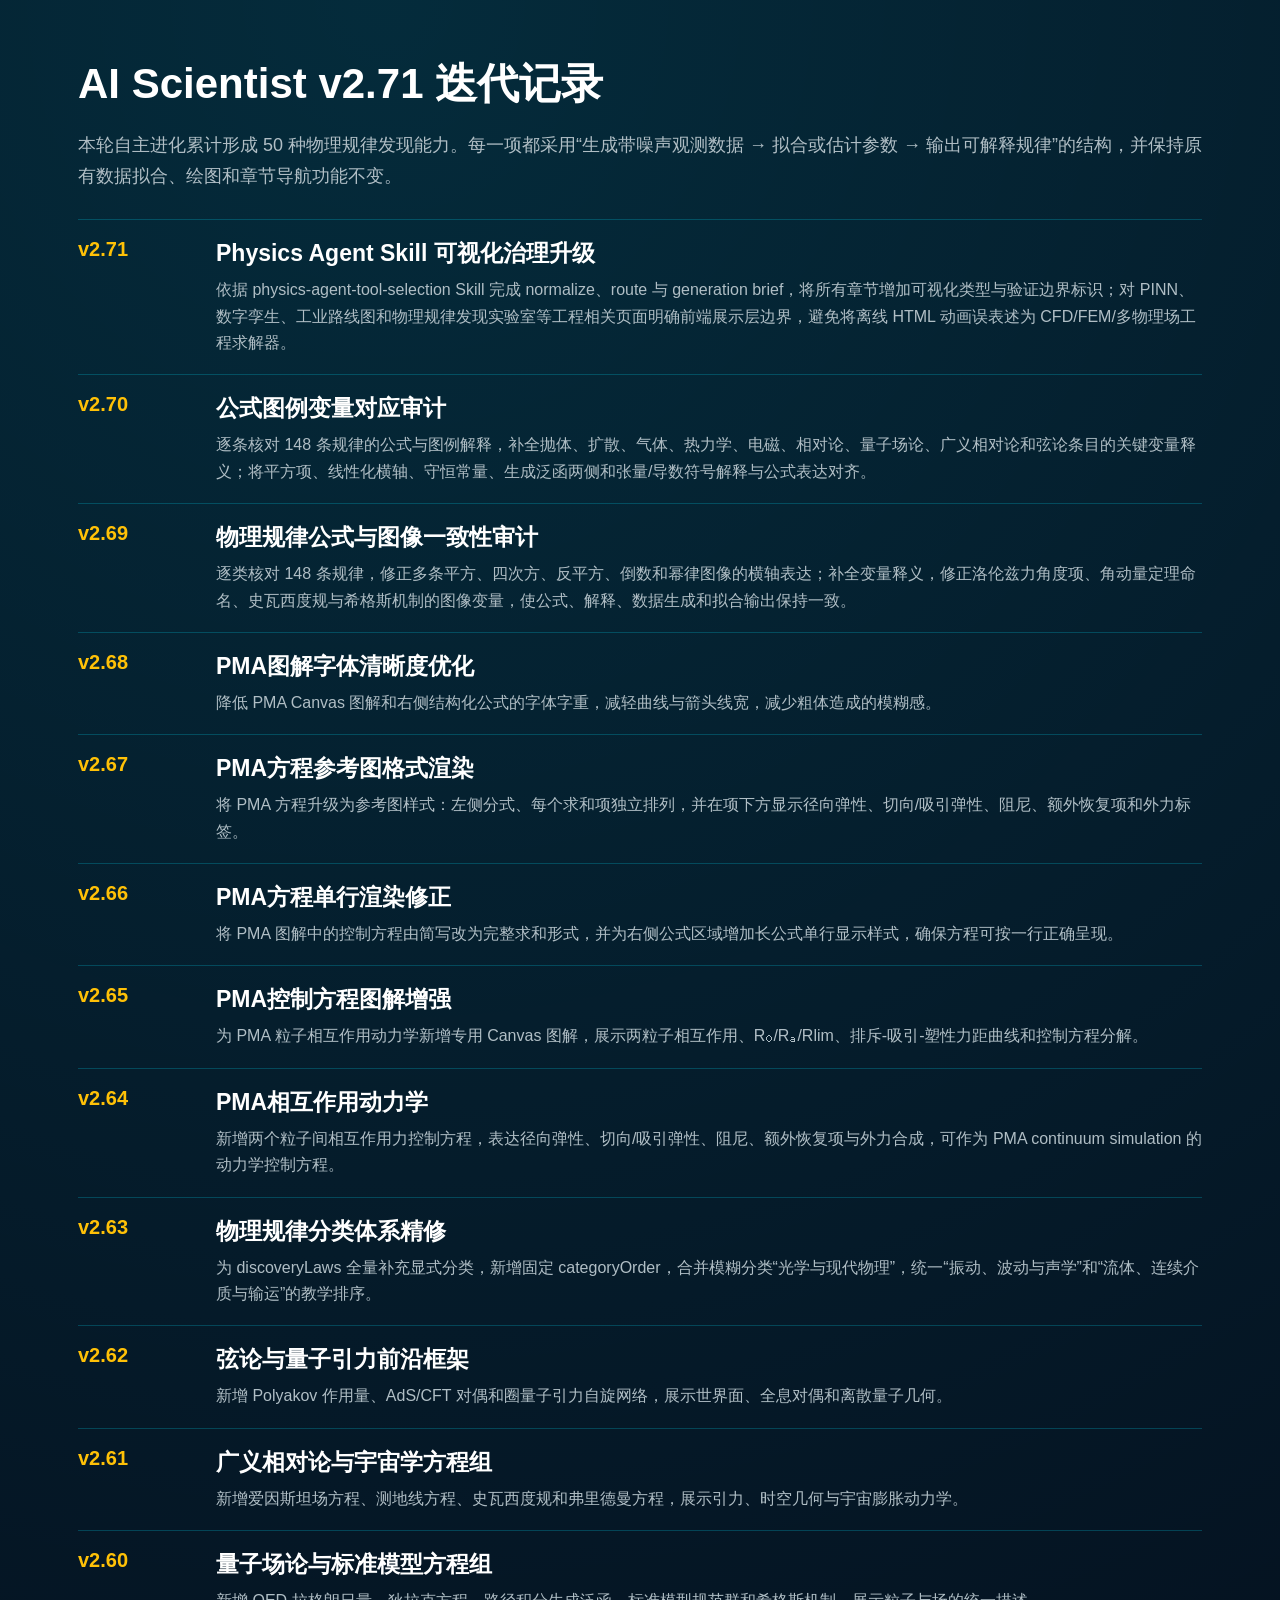
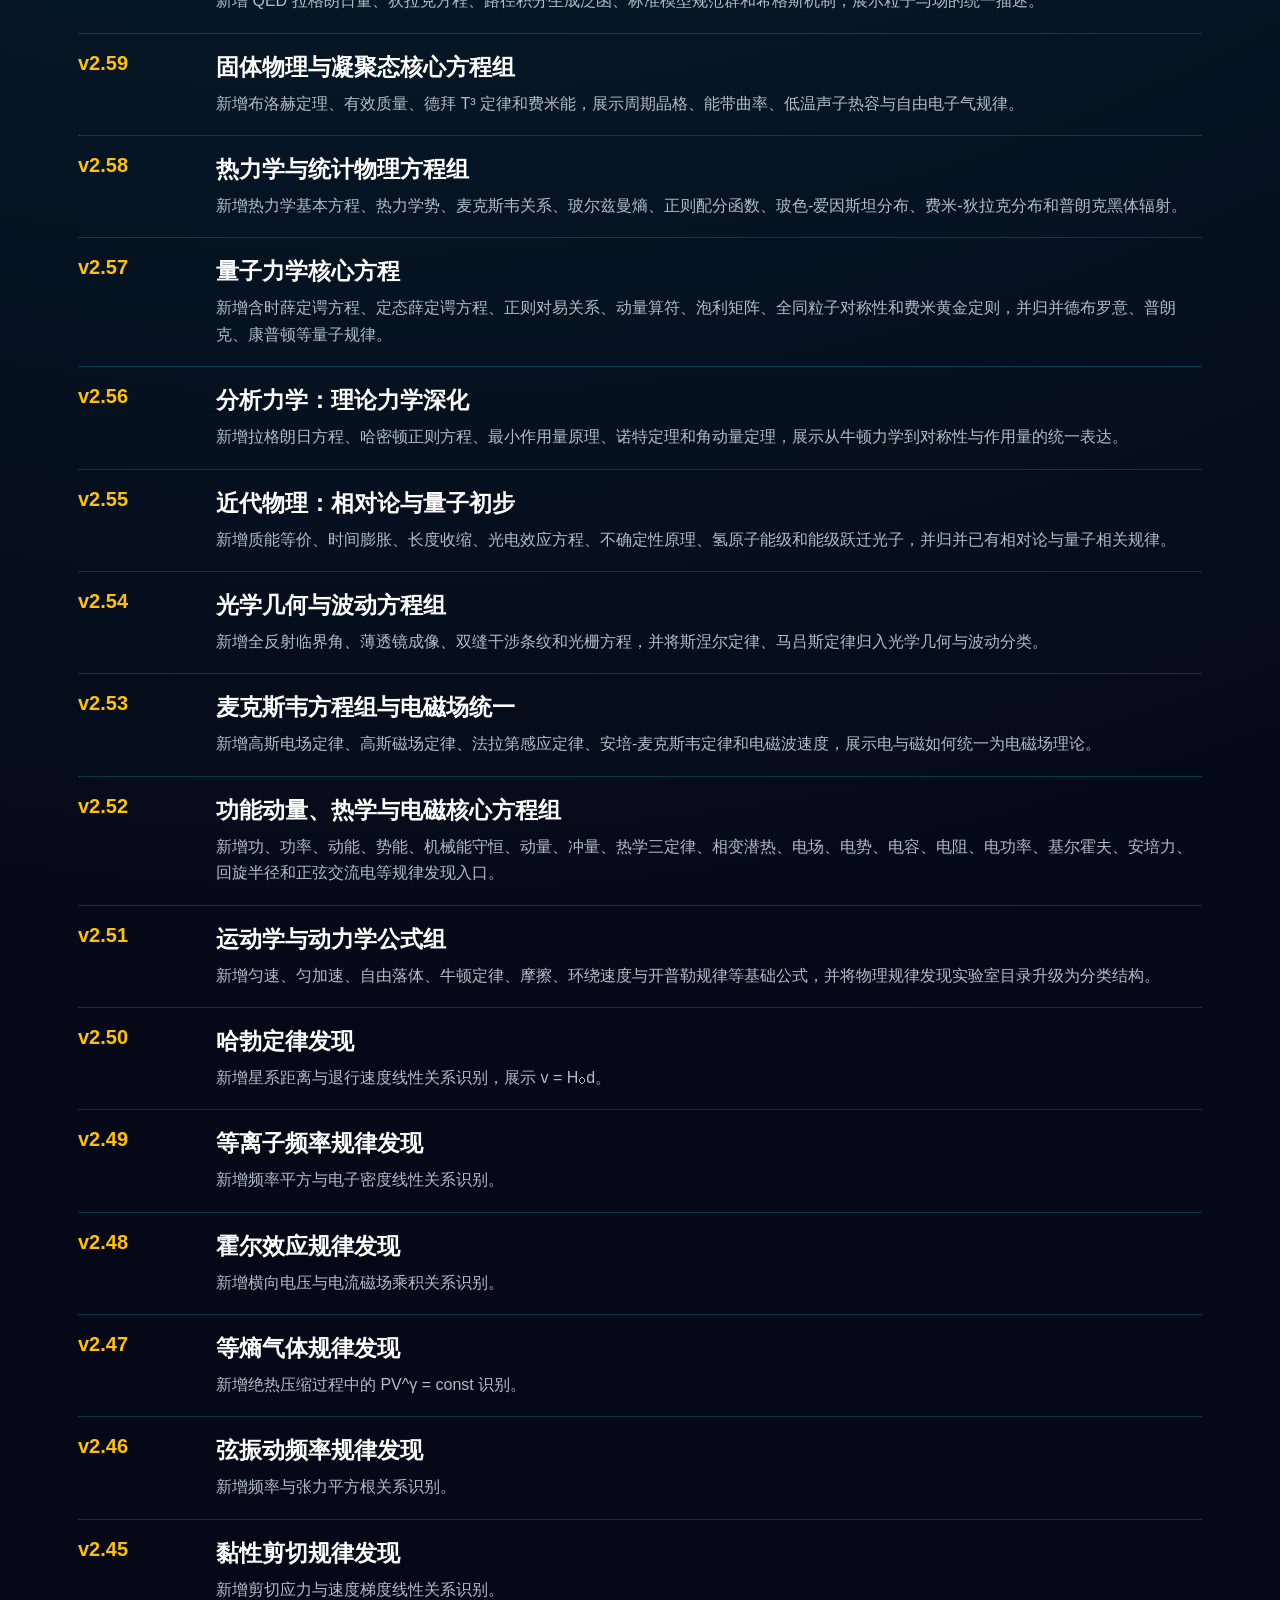
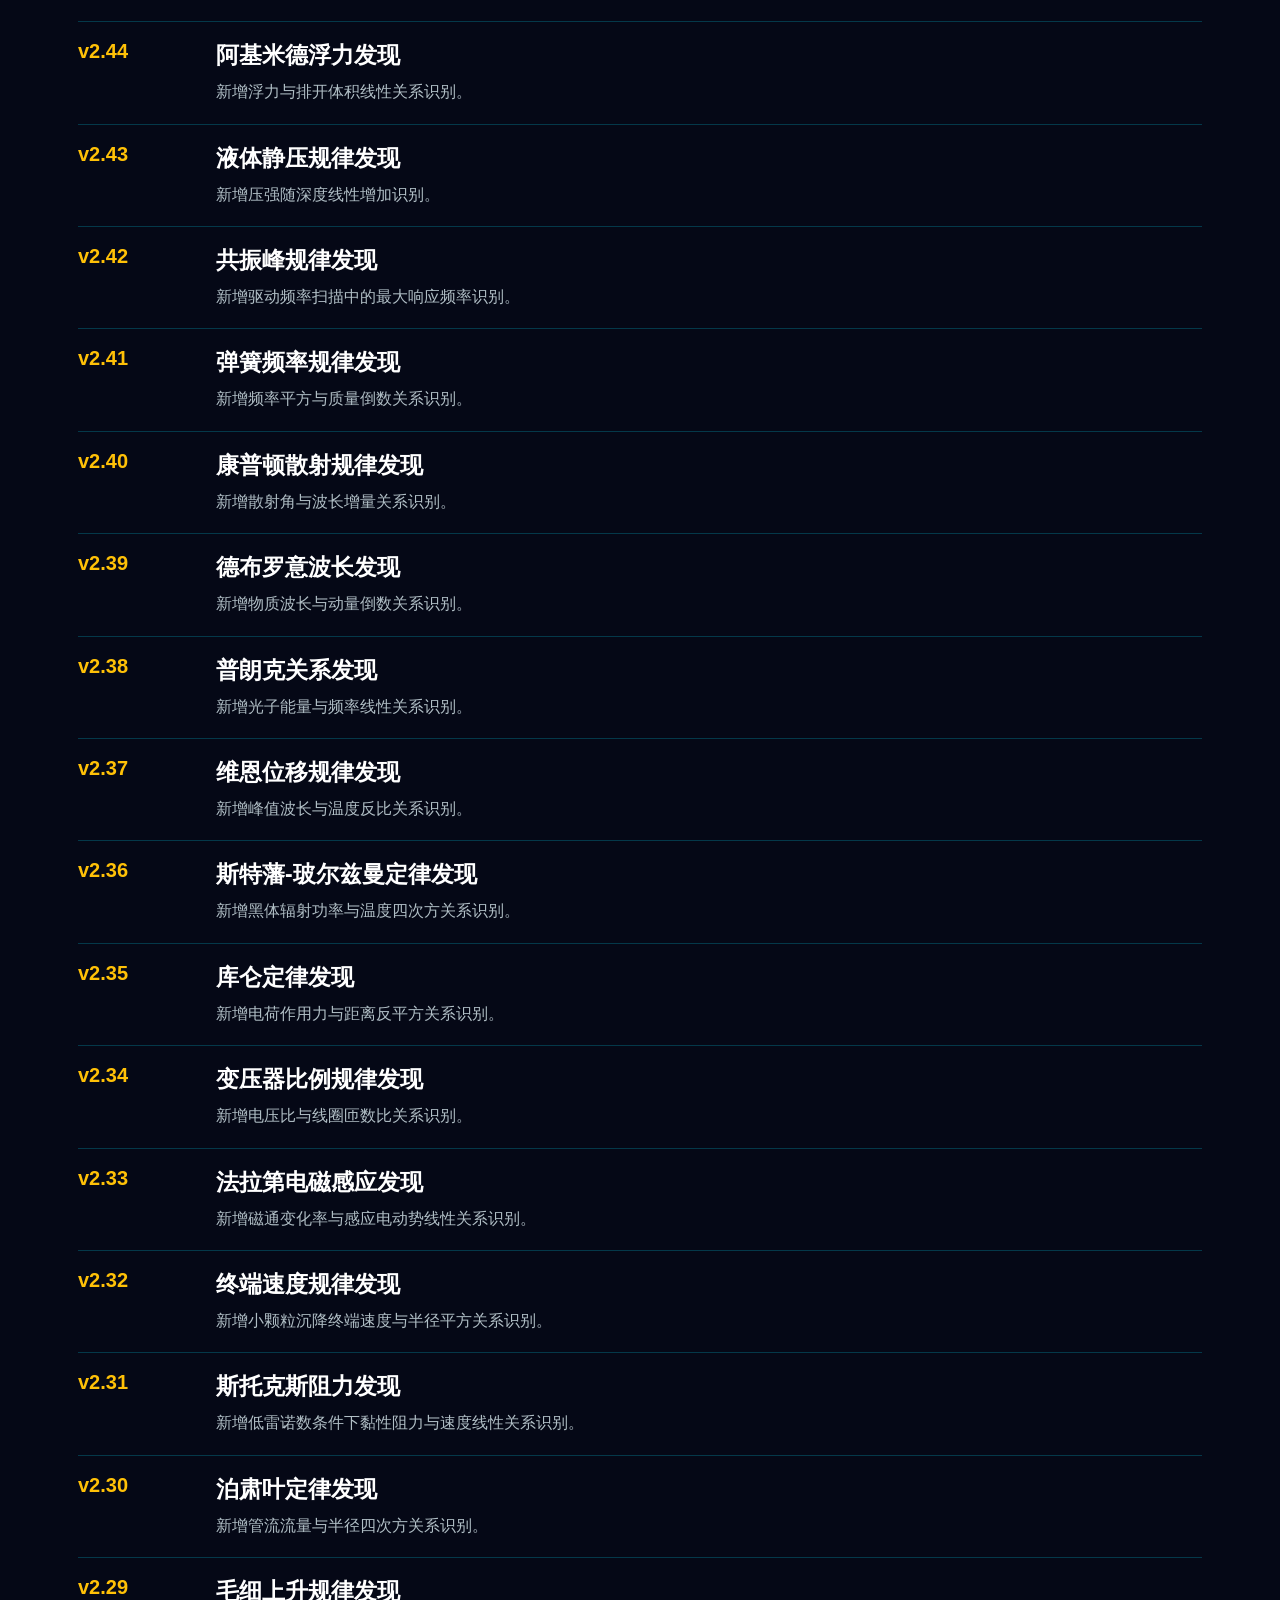
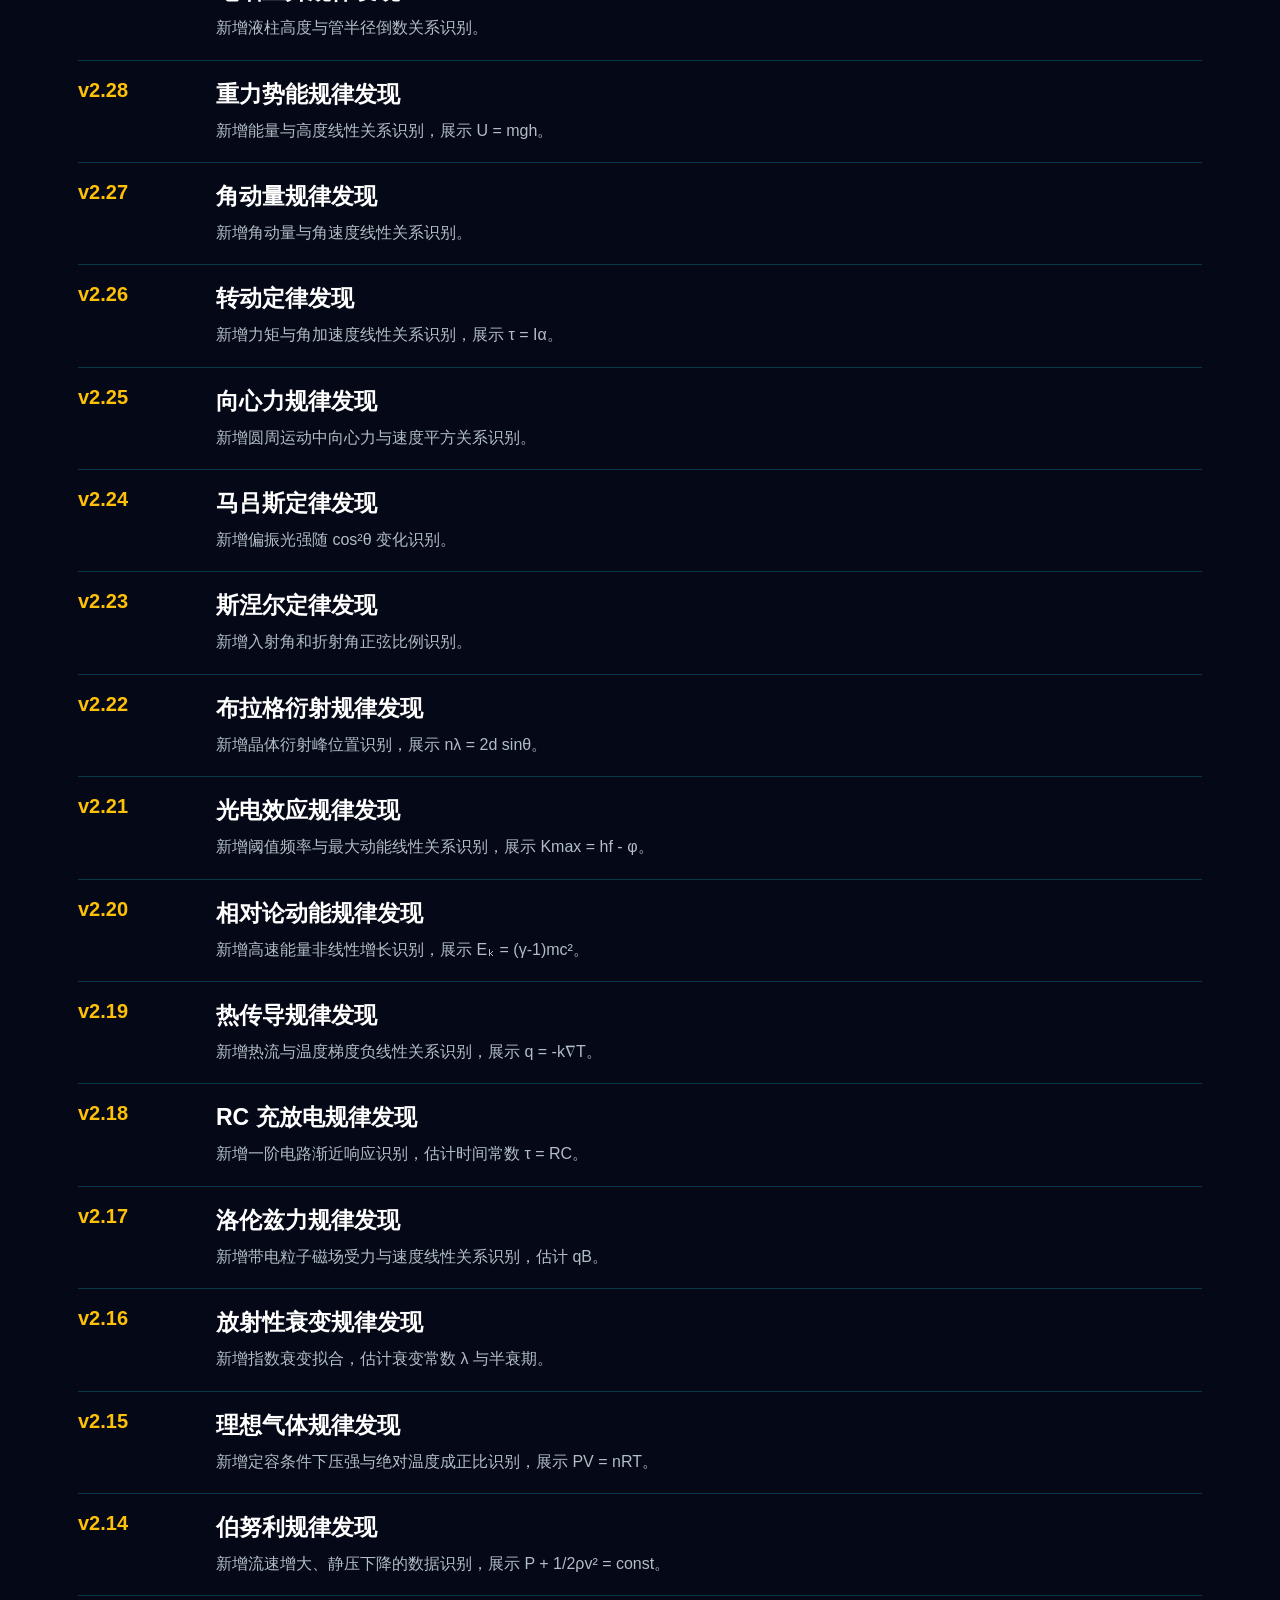
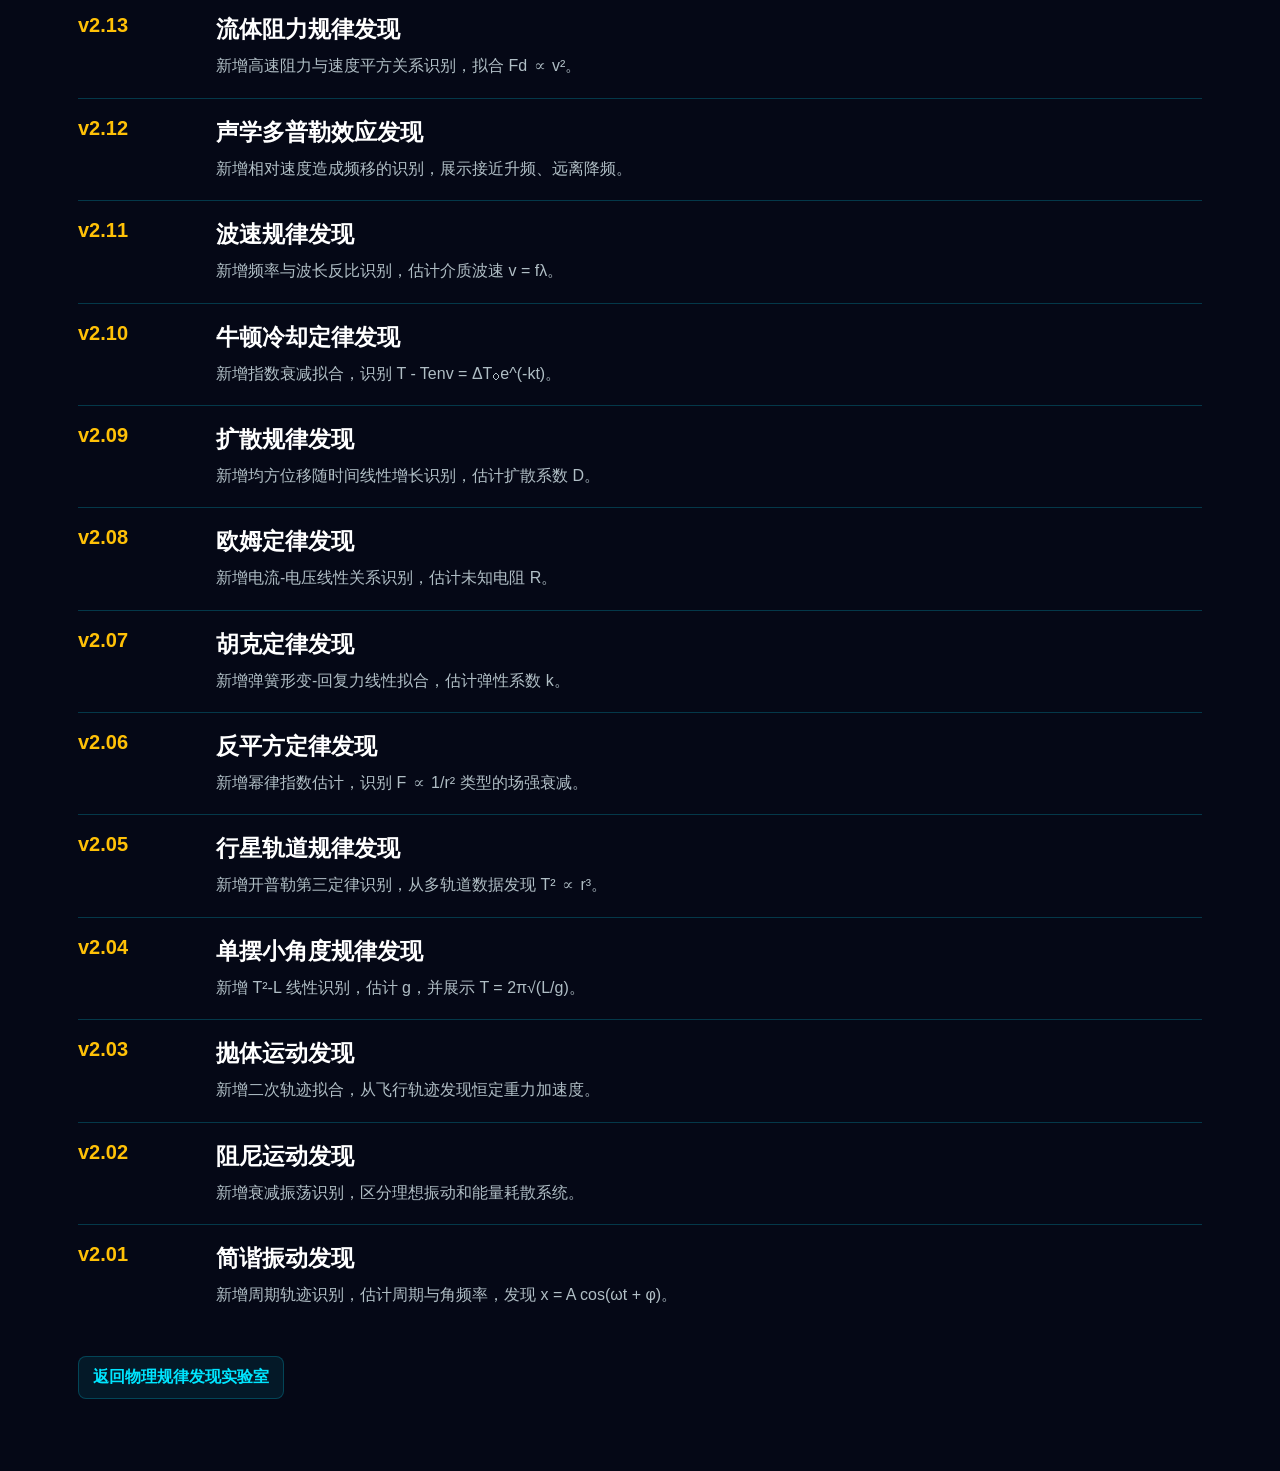
==== commit 3e1aeee2: "Add physics skill visual governance" ====
--- a/version-history.html
+++ b/version-history.html
@@ -21,8 +21,9 @@
 </head>
 <body>
   <main>
-    <h1>AI Scientist v2.70 迭代记录</h1>
+    <h1>AI Scientist v2.71 迭代记录</h1>
     <p class="lead">本轮自主进化累计形成 50 种物理规律发现能力。每一项都采用“生成带噪声观测数据 → 拟合或估计参数 → 输出可解释规律”的结构，并保持原有数据拟合、绘图和章节导航功能不变。</p>
+    <section class="version"><b>v2.71</b><div><h2>Physics Agent Skill 可视化治理升级</h2><p>依据 physics-agent-tool-selection Skill 完成 normalize、route 与 generation brief，将所有章节增加可视化类型与验证边界标识；对 PINN、数字孪生、工业路线图和物理规律发现实验室等工程相关页面明确前端展示层边界，避免将离线 HTML 动画误表述为 CFD/FEM/多物理场工程求解器。</p></div></section>
     <section class="version"><b>v2.70</b><div><h2>公式图例变量对应审计</h2><p>逐条核对 148 条规律的公式与图例解释，补全抛体、扩散、气体、热力学、电磁、相对论、量子场论、广义相对论和弦论条目的关键变量释义；将平方项、线性化横轴、守恒常量、生成泛函两侧和张量/导数符号解释与公式表达对齐。</p></div></section>
     <section class="version"><b>v2.69</b><div><h2>物理规律公式与图像一致性审计</h2><p>逐类核对 148 条规律，修正多条平方、四次方、反平方、倒数和幂律图像的横轴表达；补全变量释义，修正洛伦兹力角度项、角动量定理命名、史瓦西度规与希格斯机制的图像变量，使公式、解释、数据生成和拟合输出保持一致。</p></div></section>
     <section class="version"><b>v2.68</b><div><h2>PMA图解字体清晰度优化</h2><p>降低 PMA Canvas 图解和右侧结构化公式的字体字重，减轻曲线与箭头线宽，减少粗体造成的模糊感。</p></div></section>
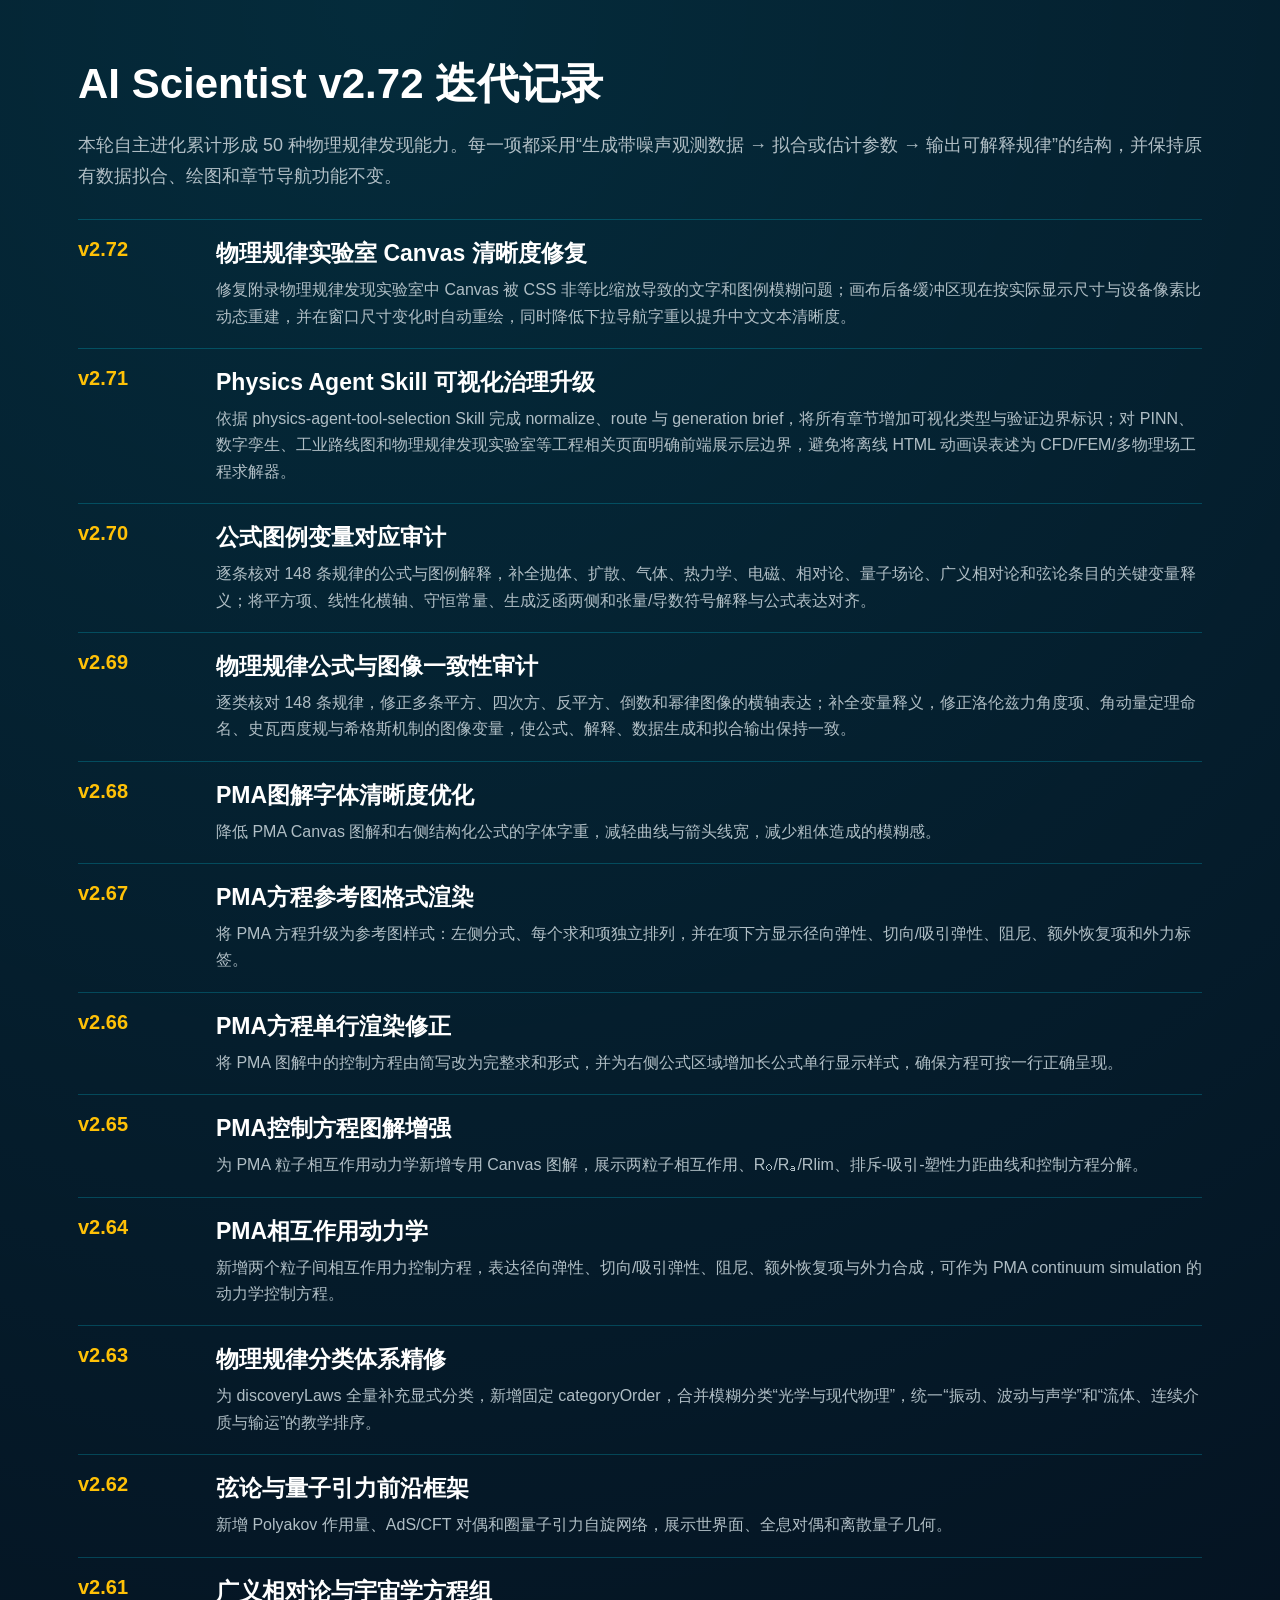
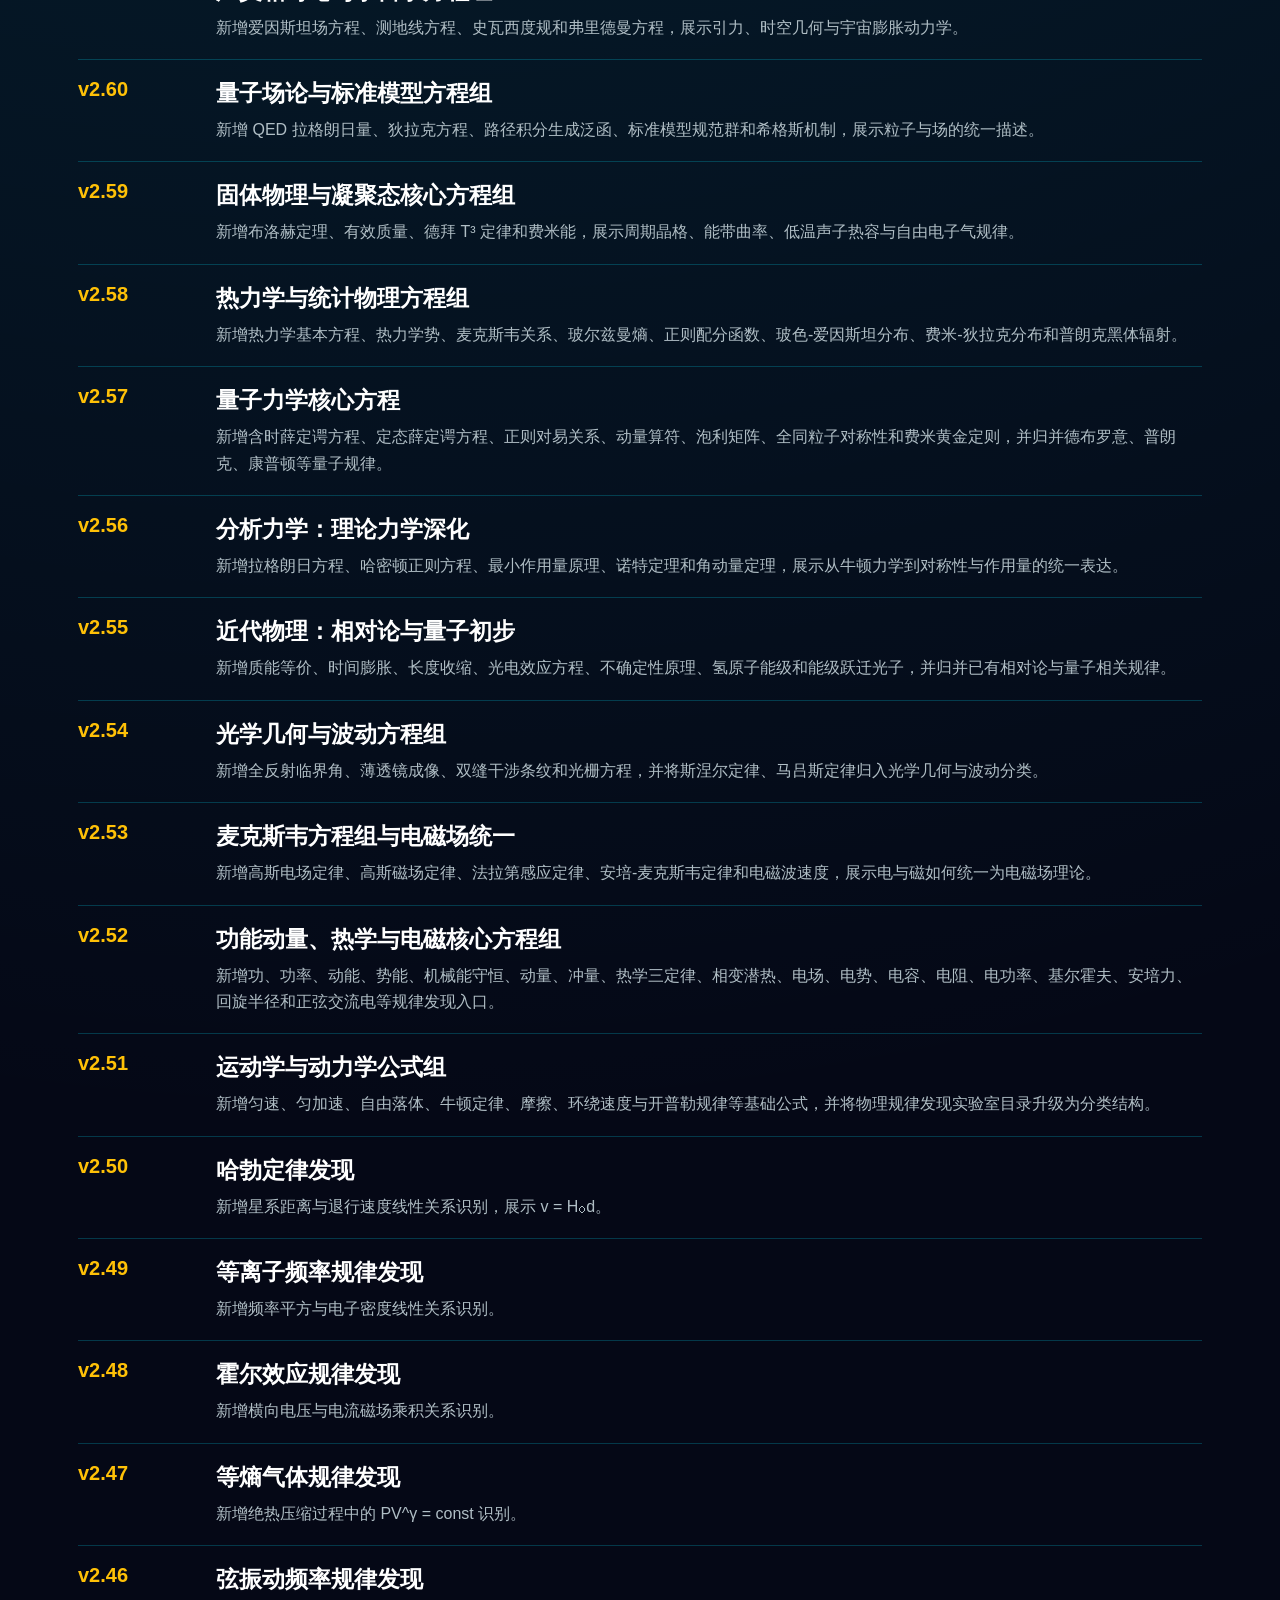
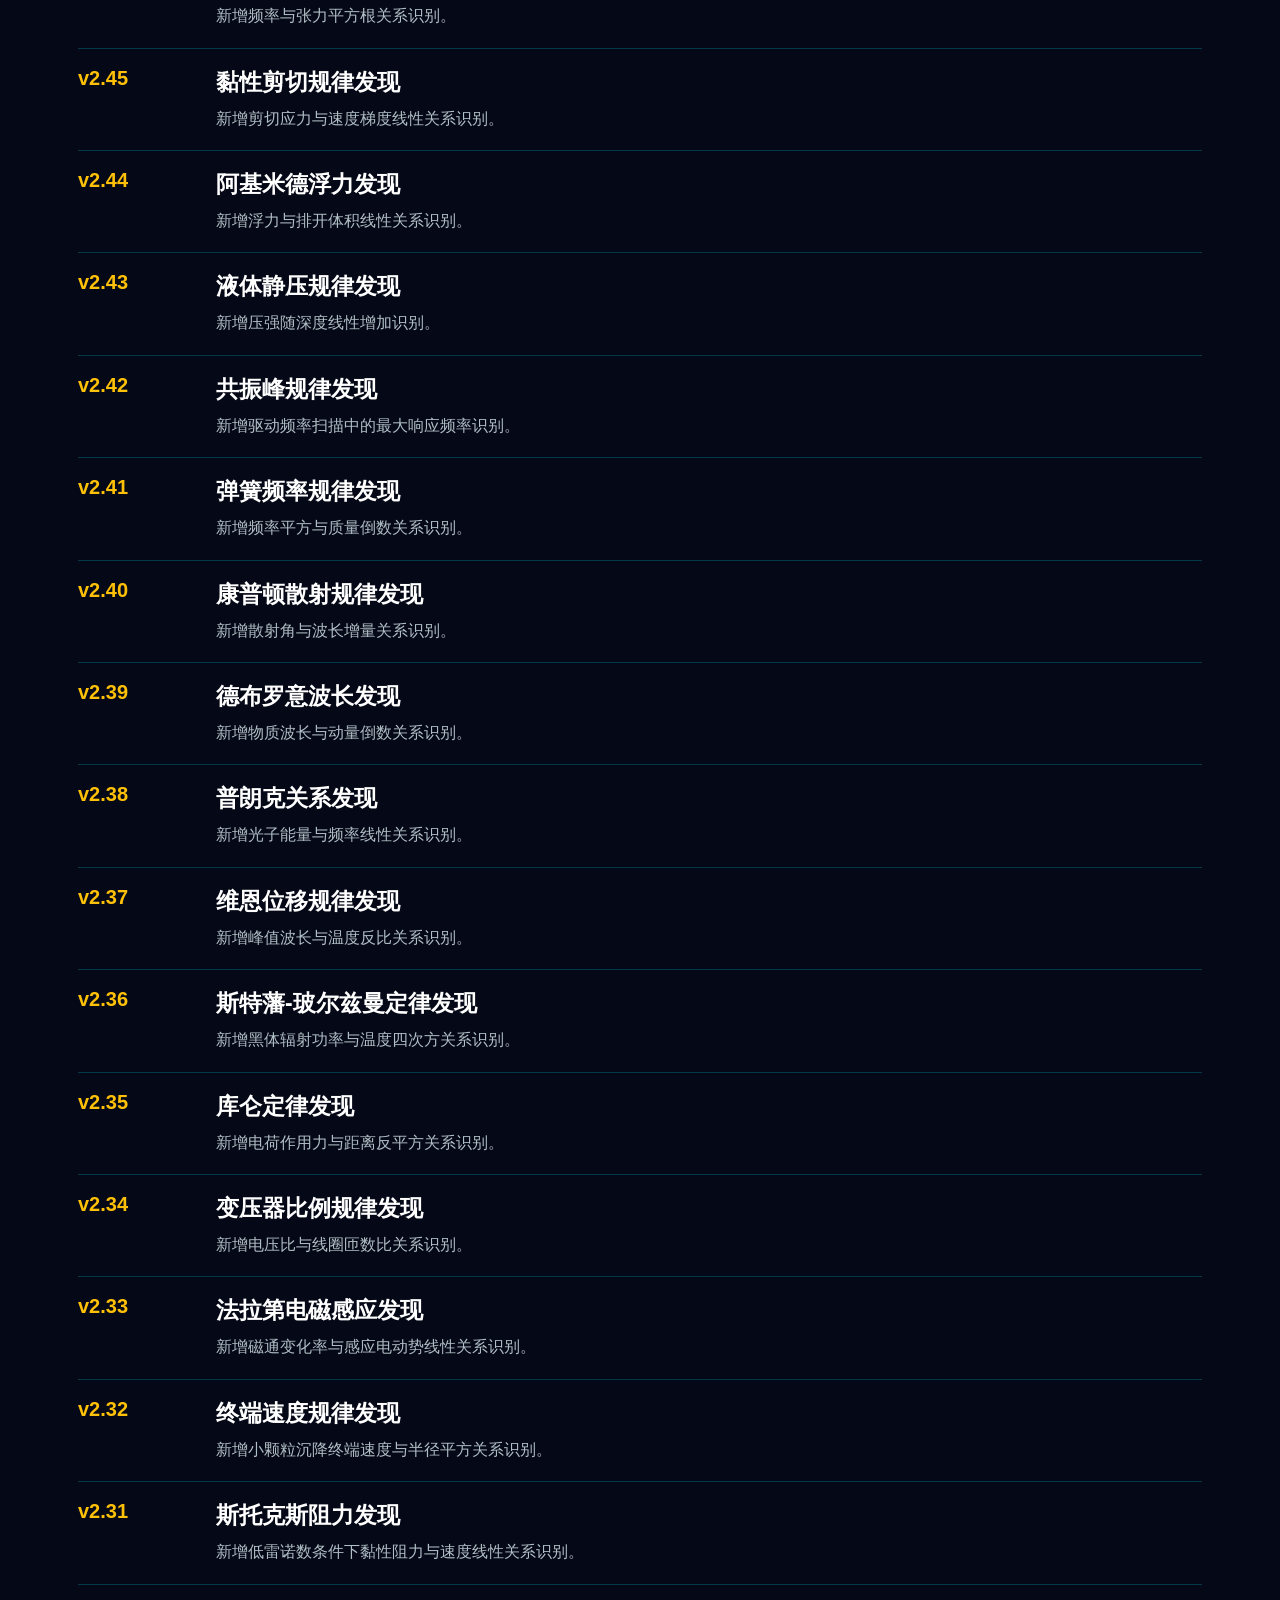
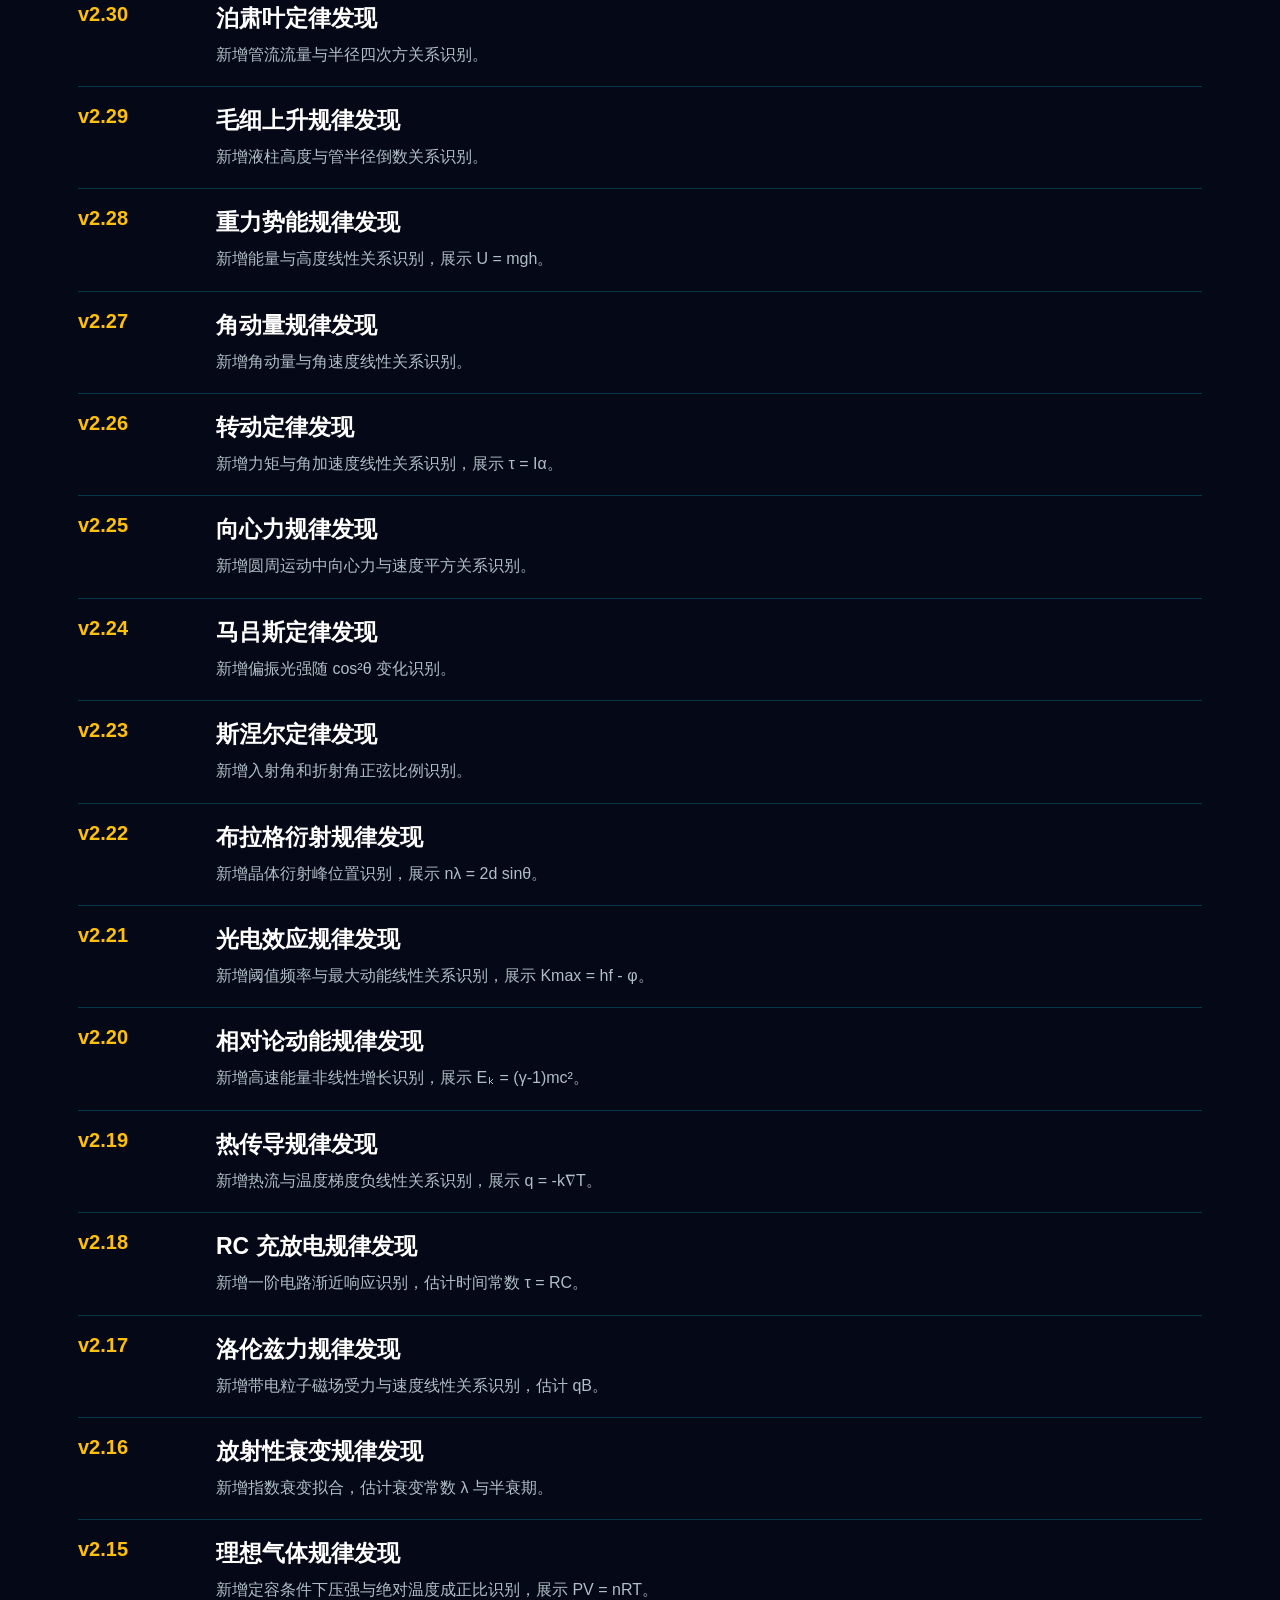
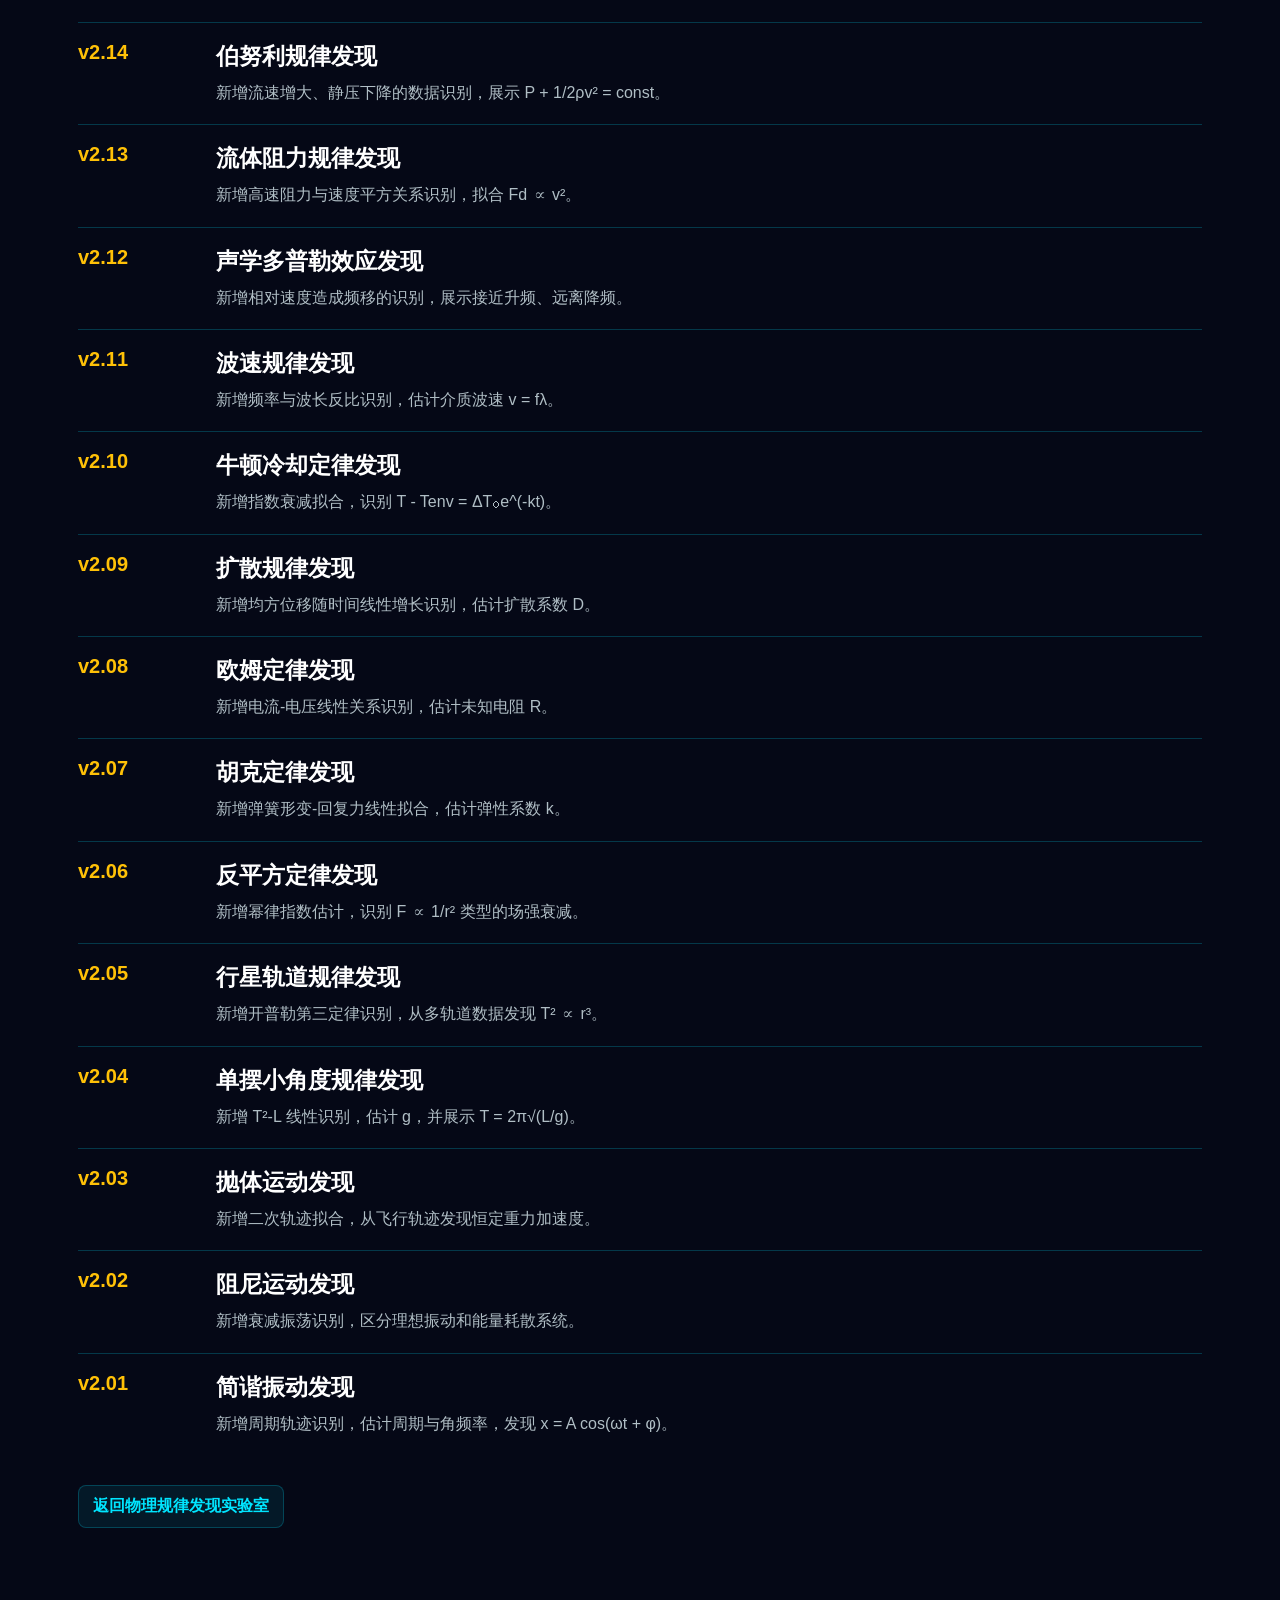
==== commit e10f8003: "Fix physics lab canvas clarity" ====
--- a/version-history.html
+++ b/version-history.html
@@ -21,8 +21,9 @@
 </head>
 <body>
   <main>
-    <h1>AI Scientist v2.71 迭代记录</h1>
+    <h1>AI Scientist v2.72 迭代记录</h1>
     <p class="lead">本轮自主进化累计形成 50 种物理规律发现能力。每一项都采用“生成带噪声观测数据 → 拟合或估计参数 → 输出可解释规律”的结构，并保持原有数据拟合、绘图和章节导航功能不变。</p>
+    <section class="version"><b>v2.72</b><div><h2>物理规律实验室 Canvas 清晰度修复</h2><p>修复附录物理规律发现实验室中 Canvas 被 CSS 非等比缩放导致的文字和图例模糊问题；画布后备缓冲区现在按实际显示尺寸与设备像素比动态重建，并在窗口尺寸变化时自动重绘，同时降低下拉导航字重以提升中文文本清晰度。</p></div></section>
     <section class="version"><b>v2.71</b><div><h2>Physics Agent Skill 可视化治理升级</h2><p>依据 physics-agent-tool-selection Skill 完成 normalize、route 与 generation brief，将所有章节增加可视化类型与验证边界标识；对 PINN、数字孪生、工业路线图和物理规律发现实验室等工程相关页面明确前端展示层边界，避免将离线 HTML 动画误表述为 CFD/FEM/多物理场工程求解器。</p></div></section>
     <section class="version"><b>v2.70</b><div><h2>公式图例变量对应审计</h2><p>逐条核对 148 条规律的公式与图例解释，补全抛体、扩散、气体、热力学、电磁、相对论、量子场论、广义相对论和弦论条目的关键变量释义；将平方项、线性化横轴、守恒常量、生成泛函两侧和张量/导数符号解释与公式表达对齐。</p></div></section>
     <section class="version"><b>v2.69</b><div><h2>物理规律公式与图像一致性审计</h2><p>逐类核对 148 条规律，修正多条平方、四次方、反平方、倒数和幂律图像的横轴表达；补全变量释义，修正洛伦兹力角度项、角动量定理命名、史瓦西度规与希格斯机制的图像变量，使公式、解释、数据生成和拟合输出保持一致。</p></div></section>
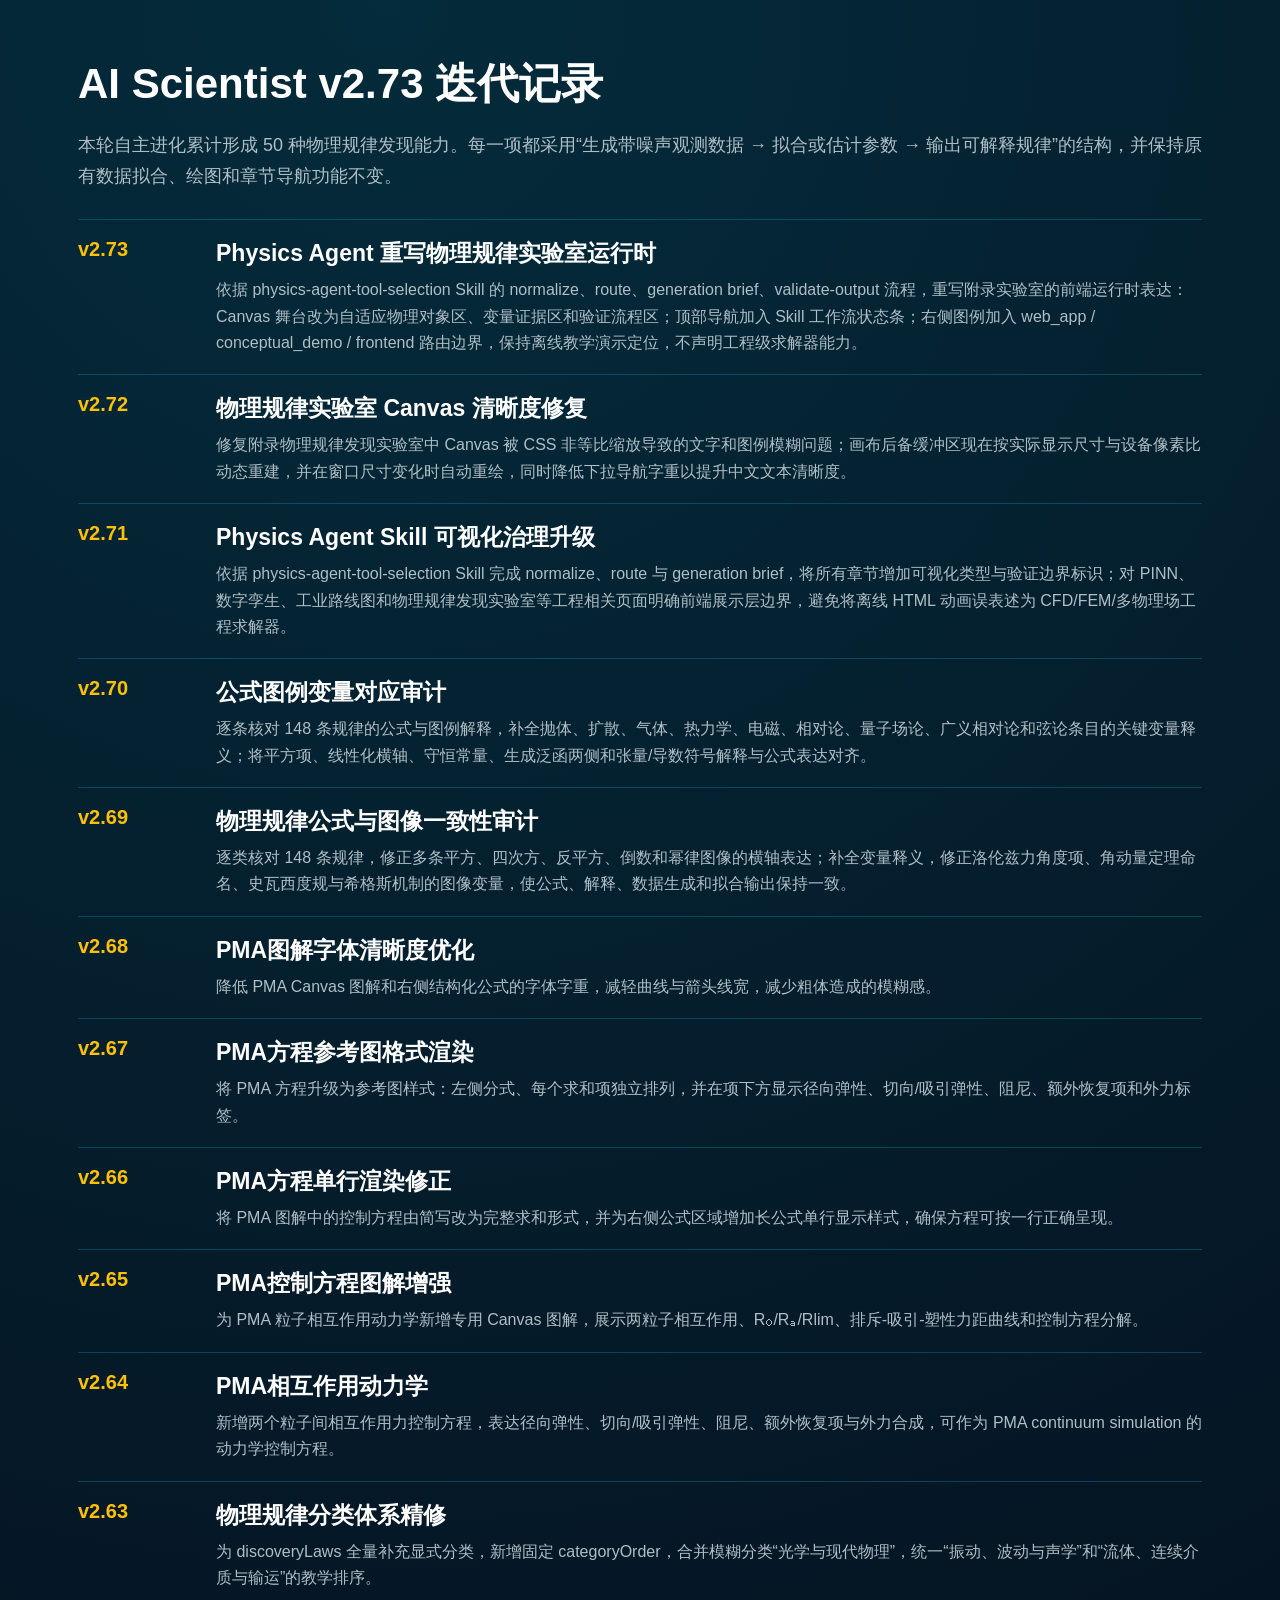
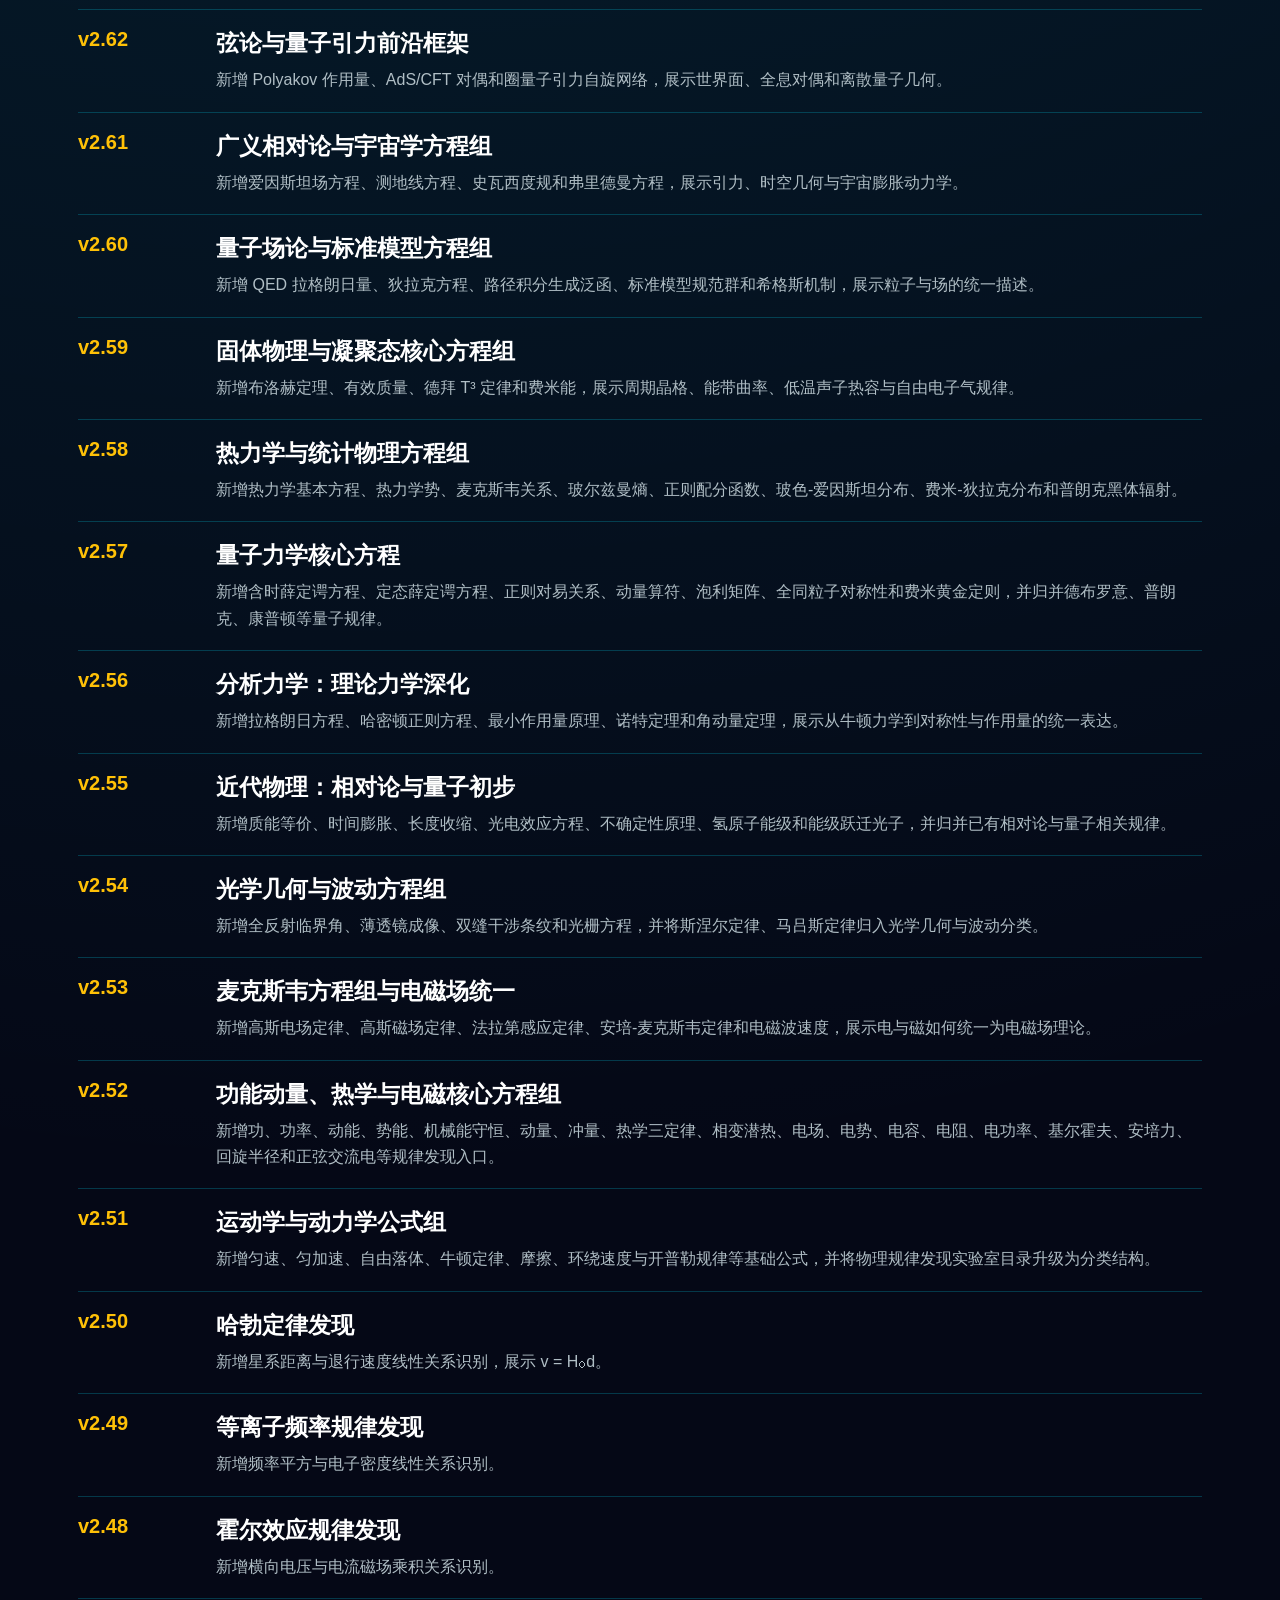
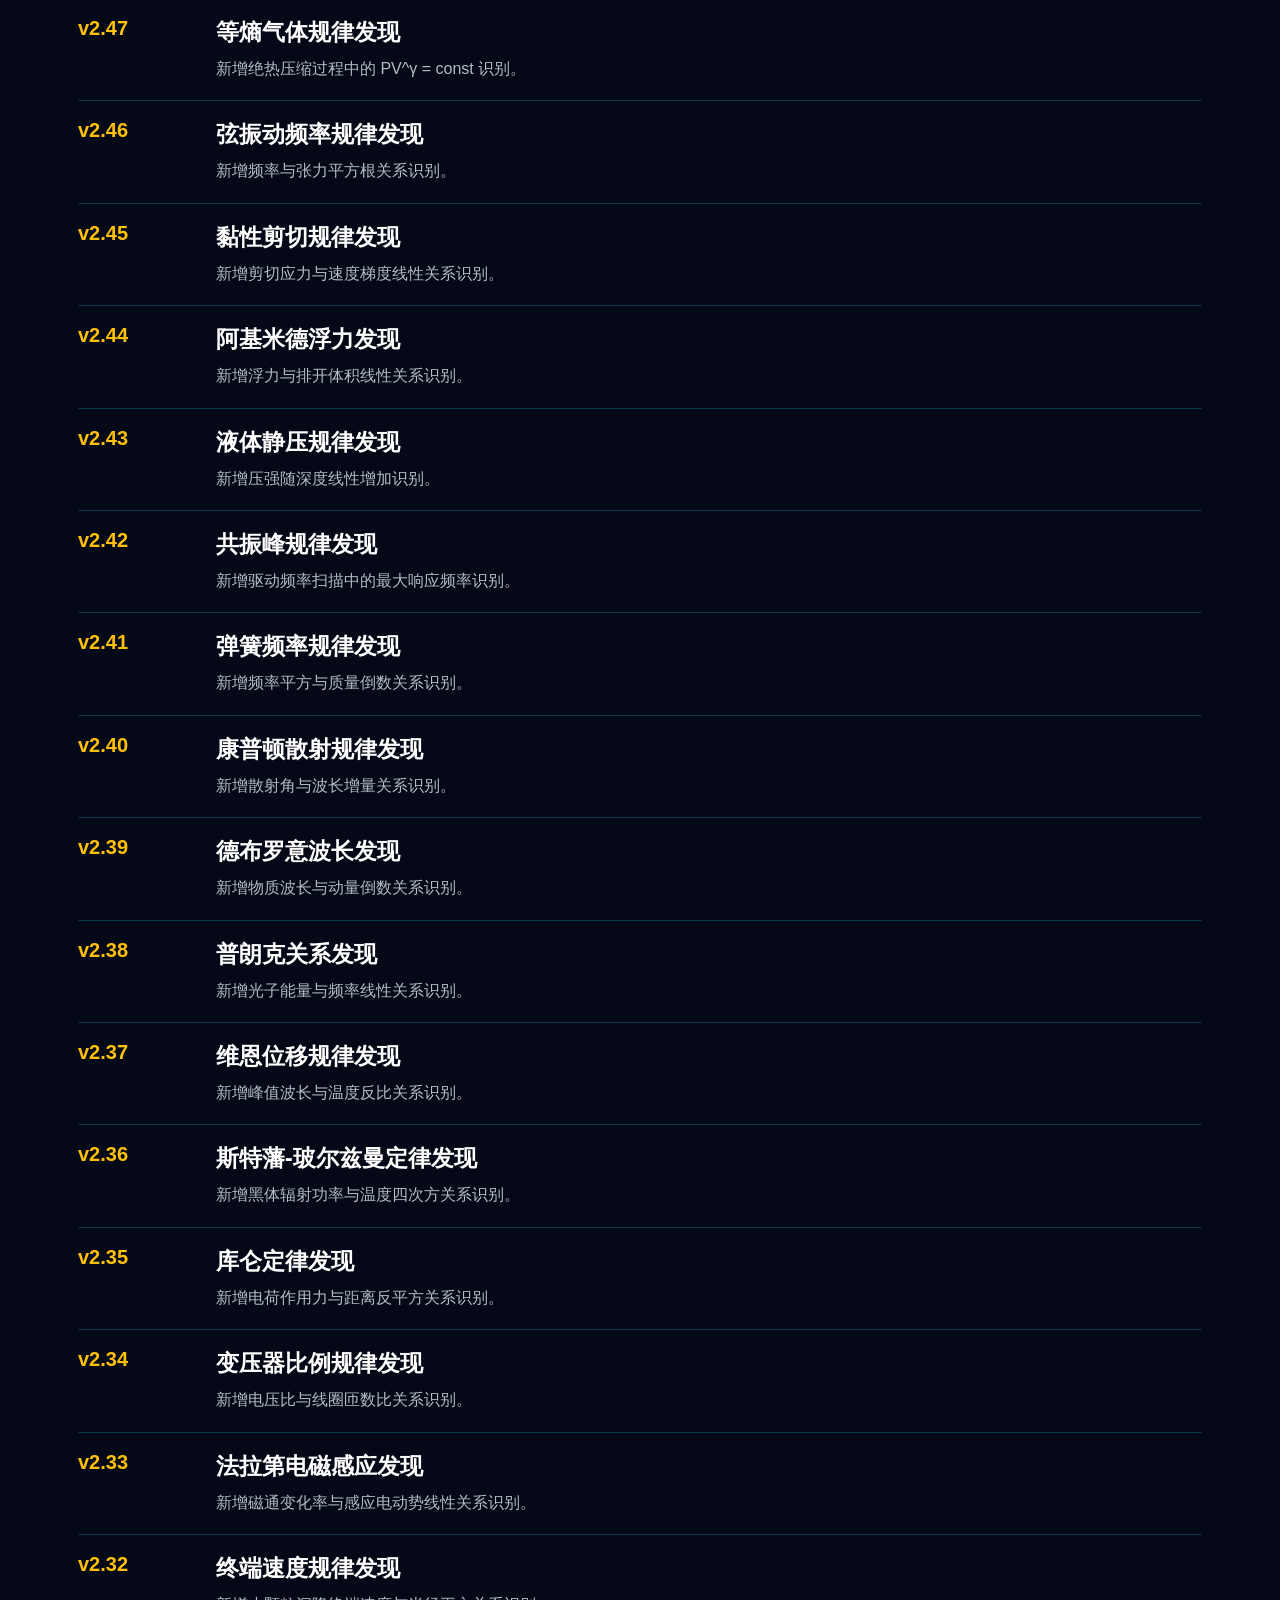
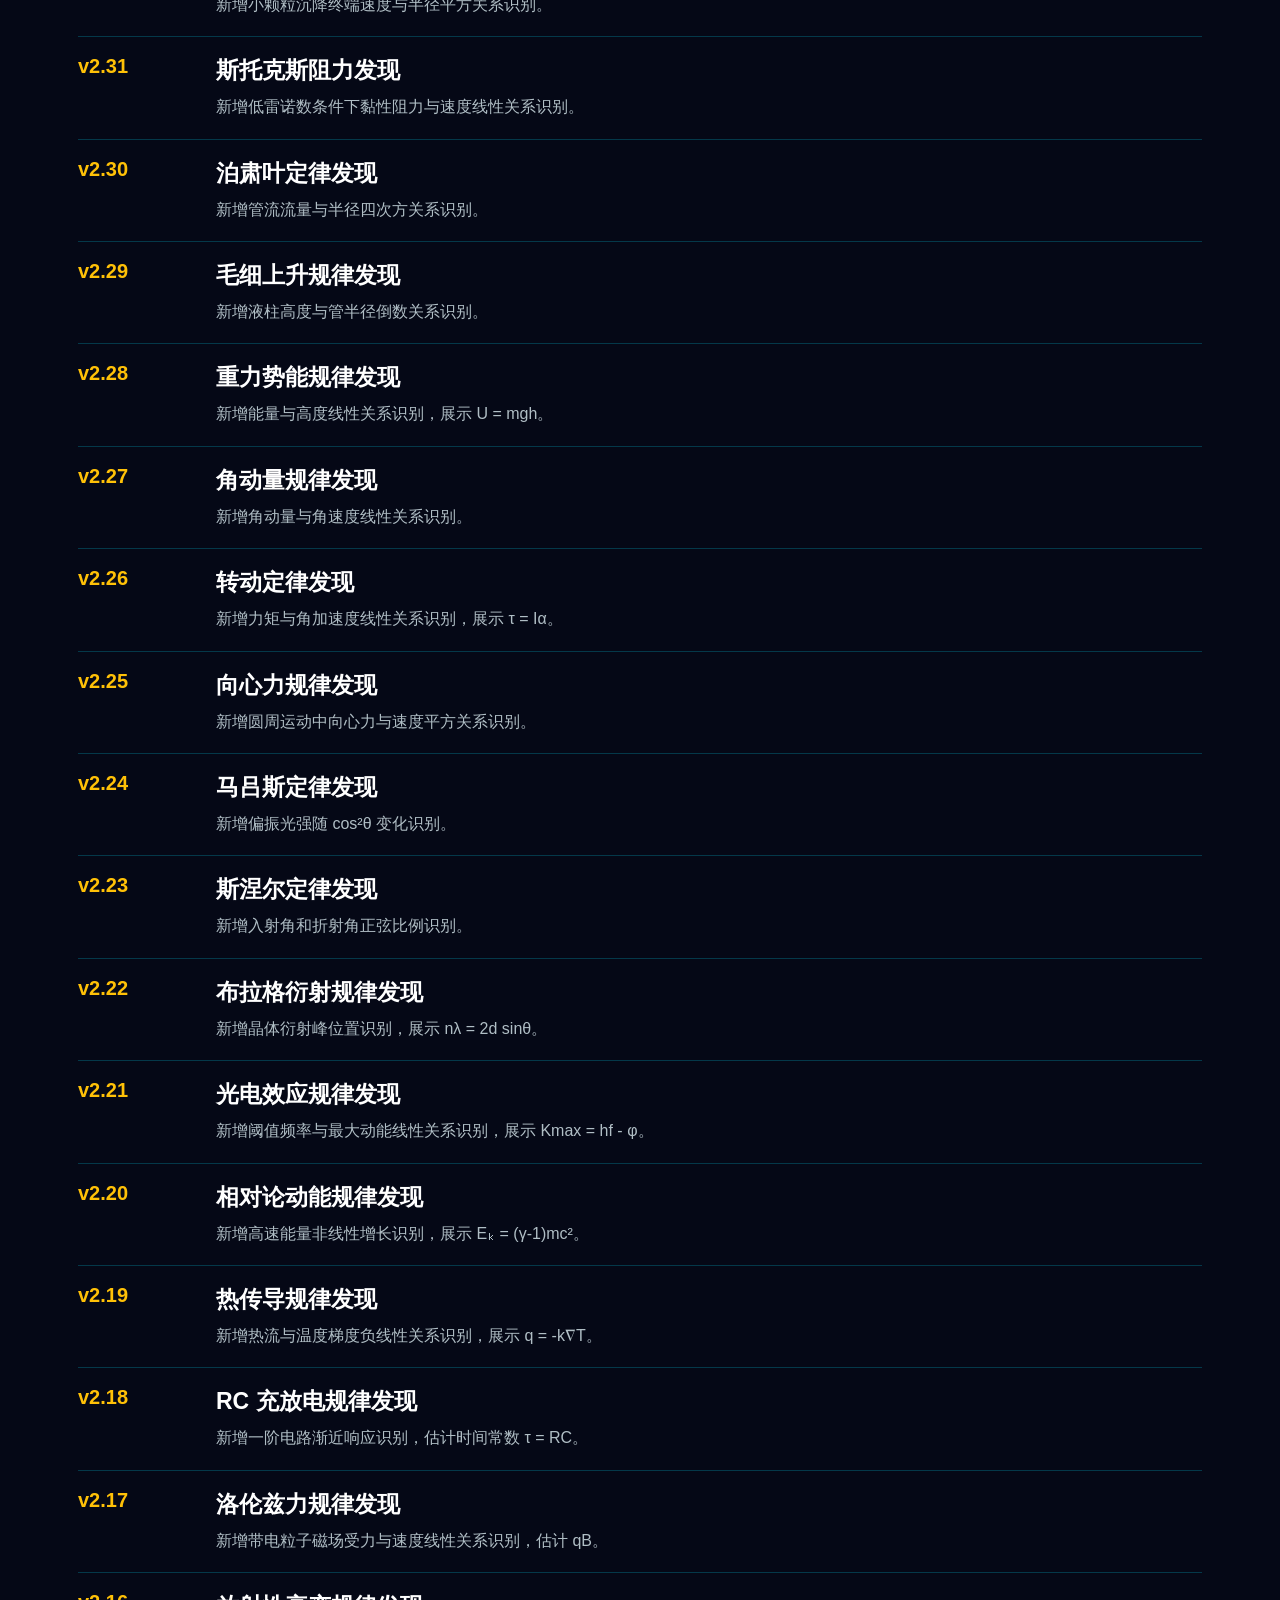
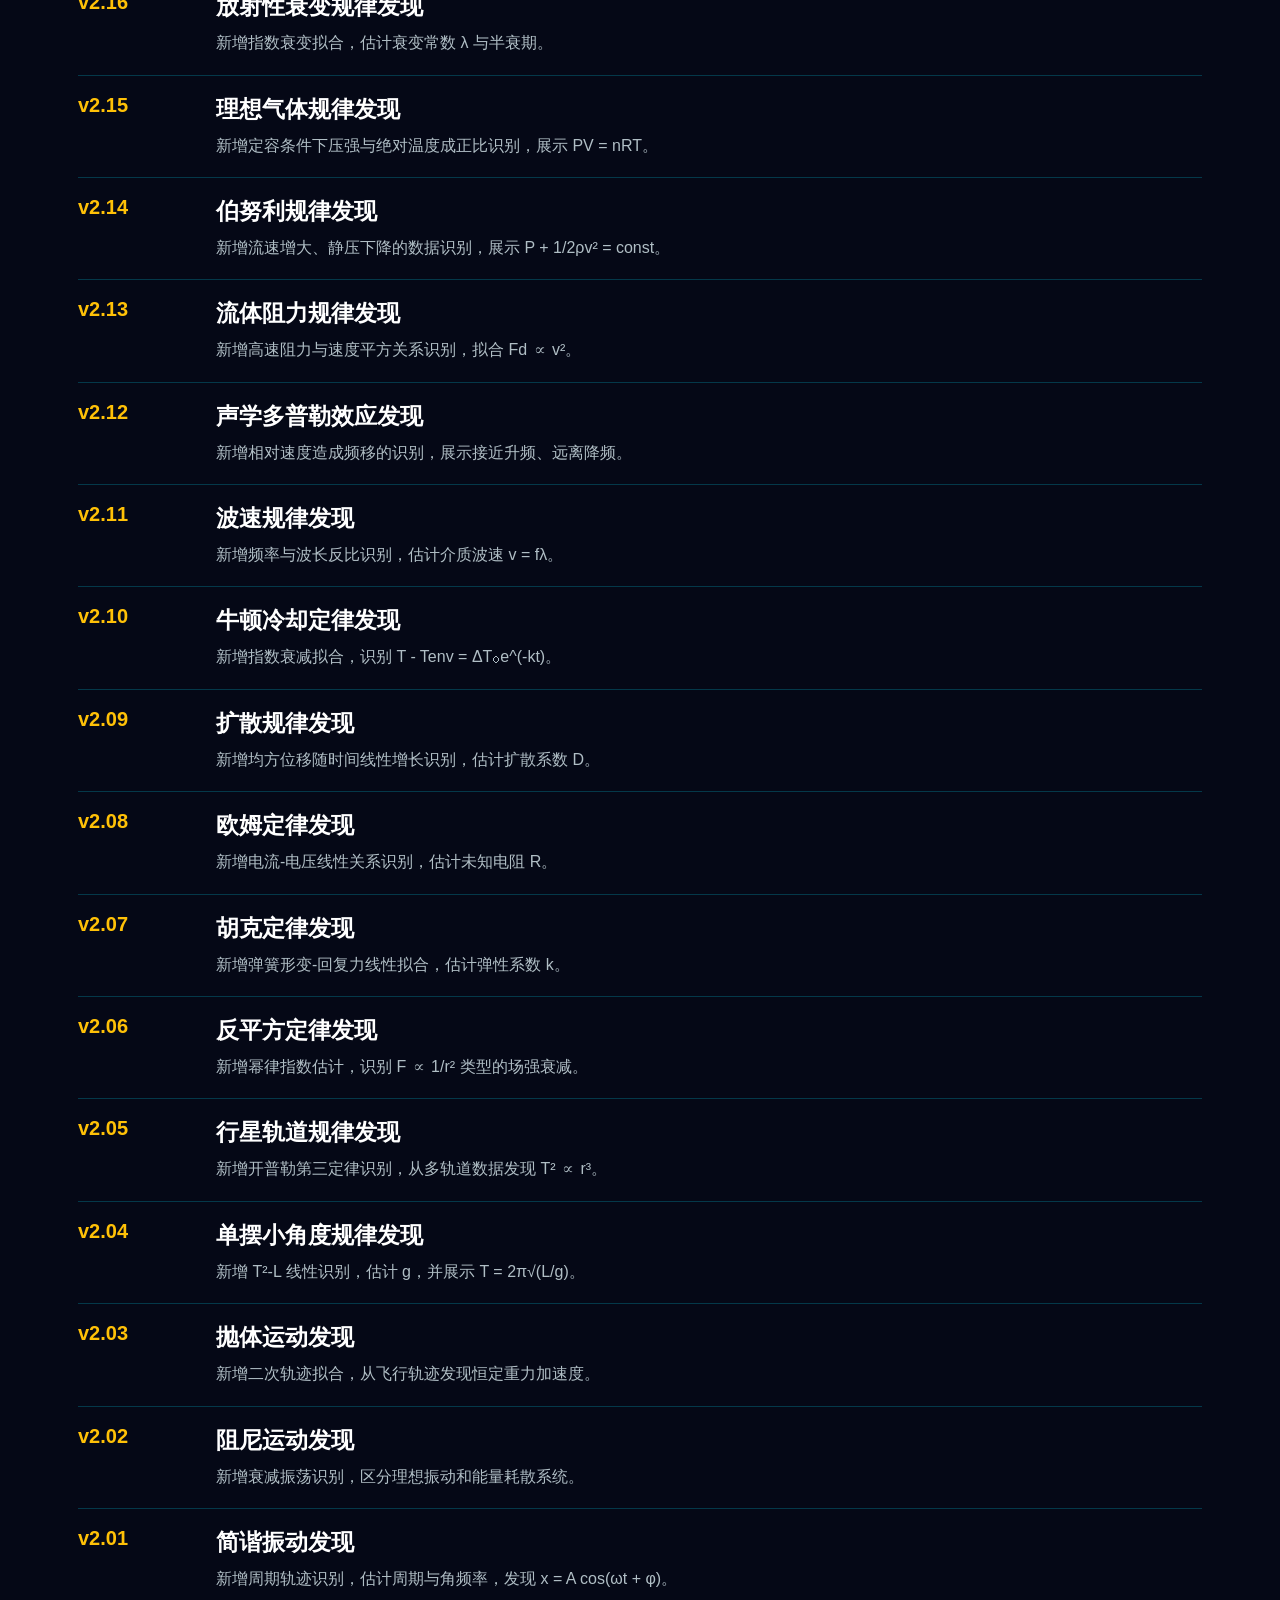
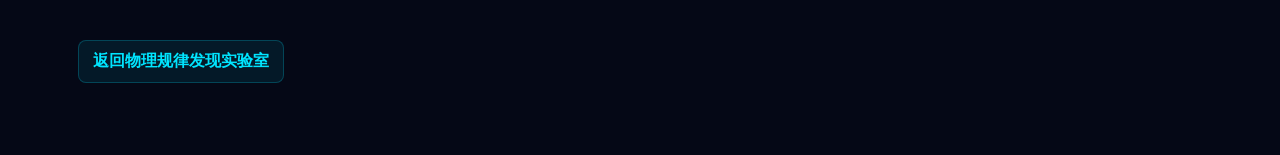
==== commit a5f81cf4: "Rewrite physics lab skill runtime" ====
--- a/version-history.html
+++ b/version-history.html
@@ -21,8 +21,9 @@
 </head>
 <body>
   <main>
-    <h1>AI Scientist v2.72 迭代记录</h1>
+    <h1>AI Scientist v2.73 迭代记录</h1>
     <p class="lead">本轮自主进化累计形成 50 种物理规律发现能力。每一项都采用“生成带噪声观测数据 → 拟合或估计参数 → 输出可解释规律”的结构，并保持原有数据拟合、绘图和章节导航功能不变。</p>
+    <section class="version"><b>v2.73</b><div><h2>Physics Agent 重写物理规律实验室运行时</h2><p>依据 physics-agent-tool-selection Skill 的 normalize、route、generation brief、validate-output 流程，重写附录实验室的前端运行时表达：Canvas 舞台改为自适应物理对象区、变量证据区和验证流程区；顶部导航加入 Skill 工作流状态条；右侧图例加入 web_app / conceptual_demo / frontend 路由边界，保持离线教学演示定位，不声明工程级求解器能力。</p></div></section>
     <section class="version"><b>v2.72</b><div><h2>物理规律实验室 Canvas 清晰度修复</h2><p>修复附录物理规律发现实验室中 Canvas 被 CSS 非等比缩放导致的文字和图例模糊问题；画布后备缓冲区现在按实际显示尺寸与设备像素比动态重建，并在窗口尺寸变化时自动重绘，同时降低下拉导航字重以提升中文文本清晰度。</p></div></section>
     <section class="version"><b>v2.71</b><div><h2>Physics Agent Skill 可视化治理升级</h2><p>依据 physics-agent-tool-selection Skill 完成 normalize、route 与 generation brief，将所有章节增加可视化类型与验证边界标识；对 PINN、数字孪生、工业路线图和物理规律发现实验室等工程相关页面明确前端展示层边界，避免将离线 HTML 动画误表述为 CFD/FEM/多物理场工程求解器。</p></div></section>
     <section class="version"><b>v2.70</b><div><h2>公式图例变量对应审计</h2><p>逐条核对 148 条规律的公式与图例解释，补全抛体、扩散、气体、热力学、电磁、相对论、量子场论、广义相对论和弦论条目的关键变量释义；将平方项、线性化横轴、守恒常量、生成泛函两侧和张量/导数符号解释与公式表达对齐。</p></div></section>
